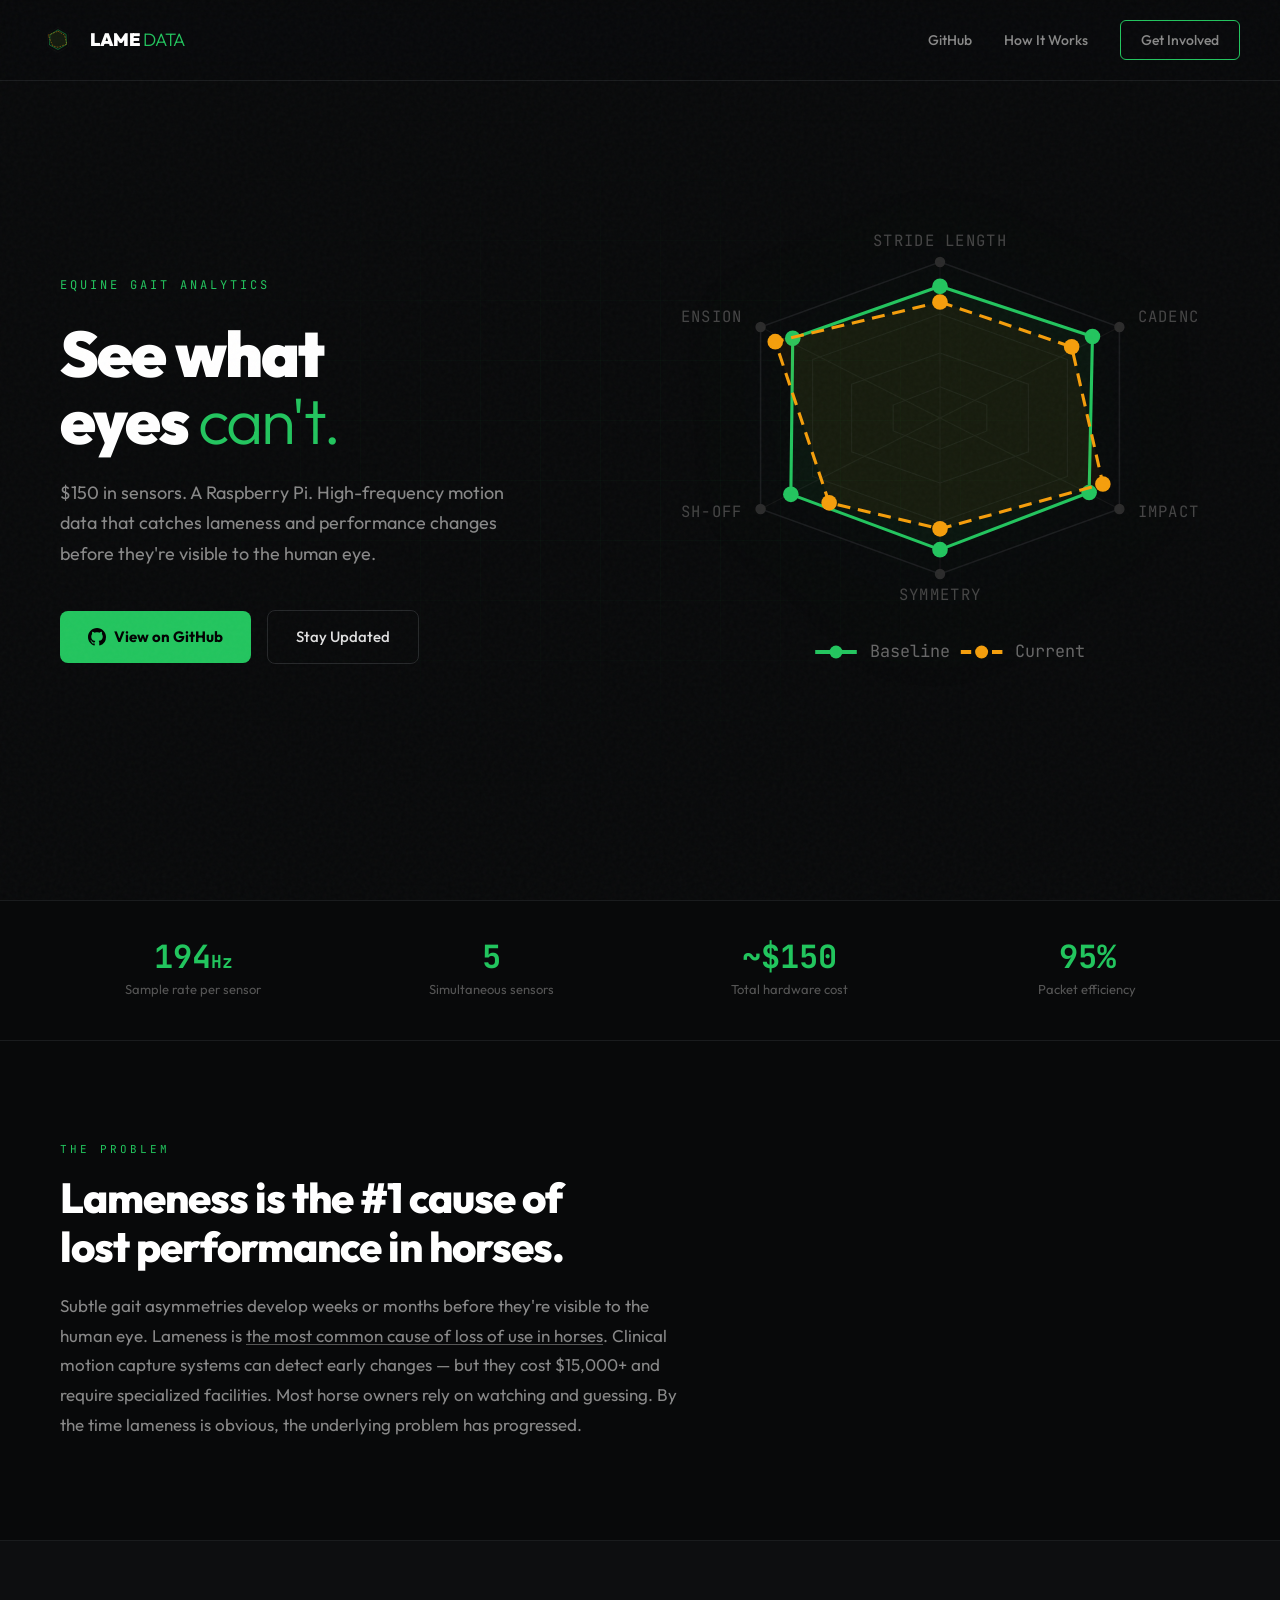
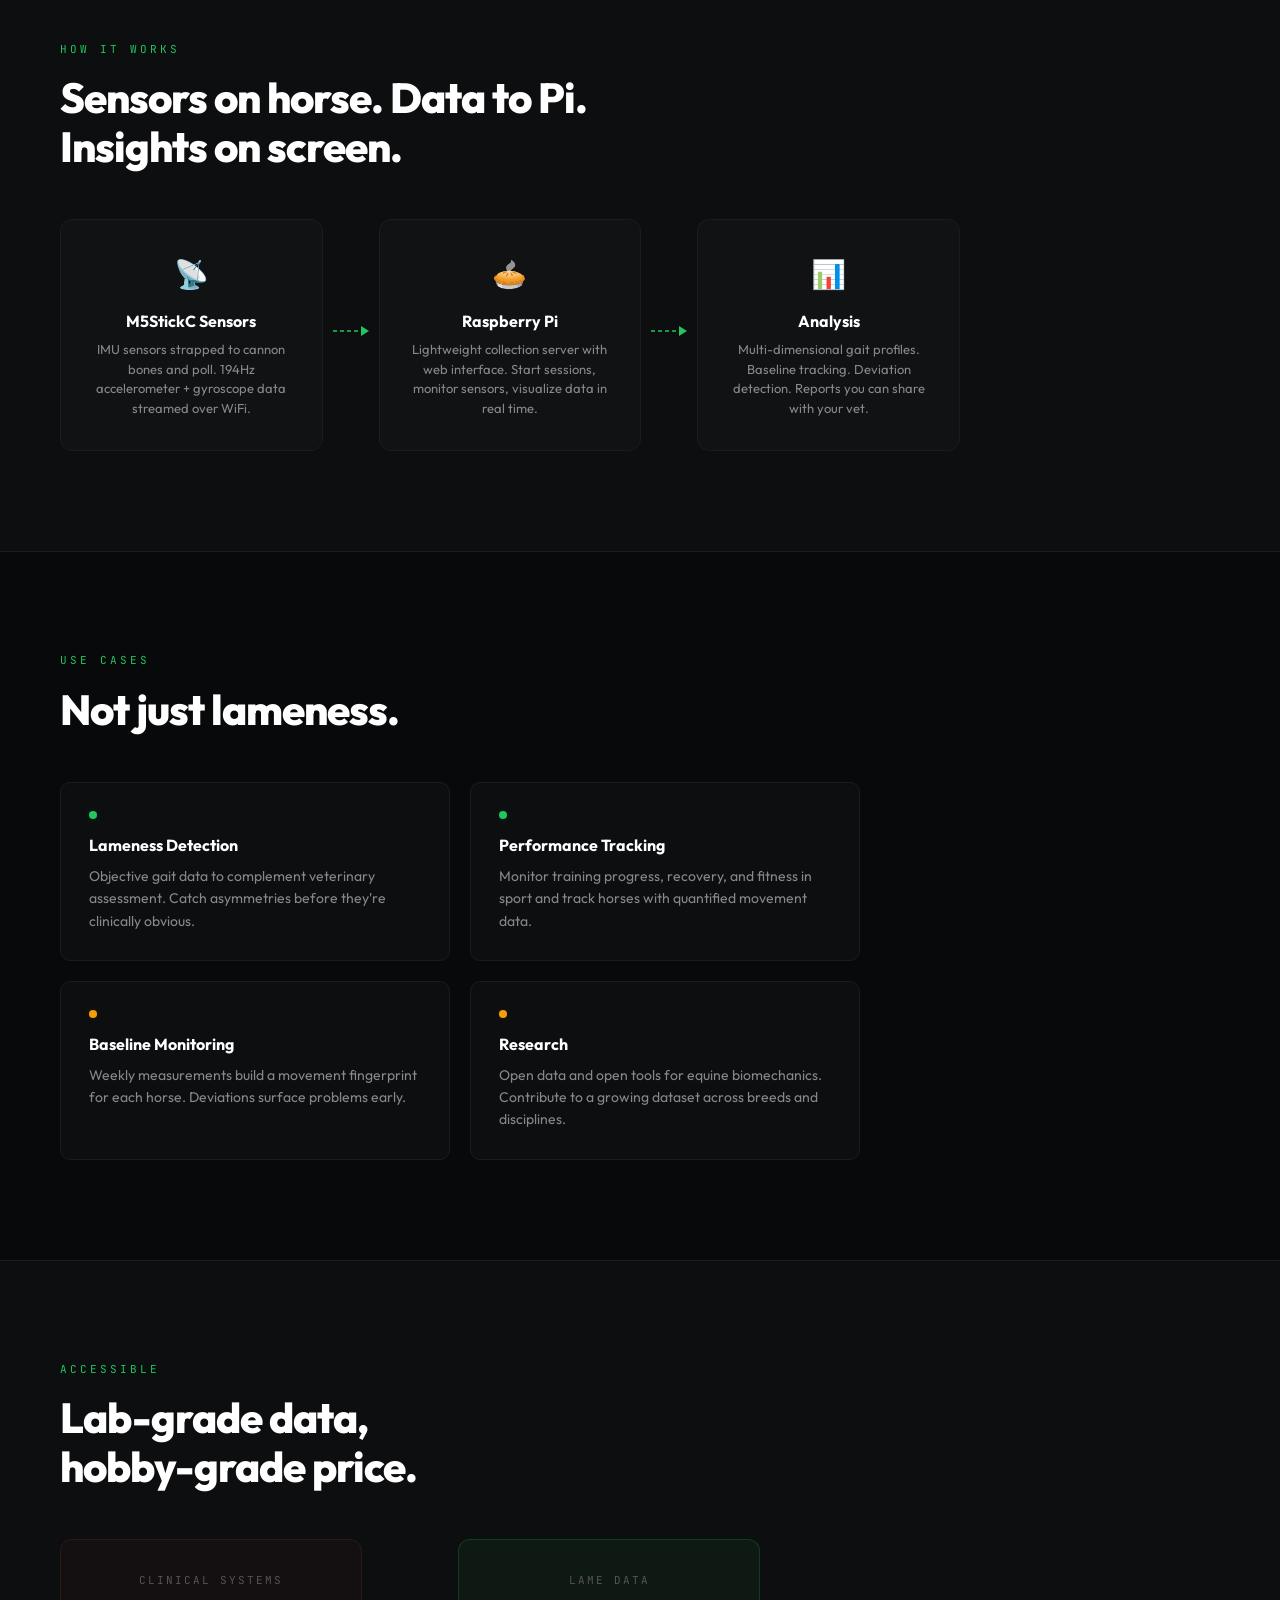
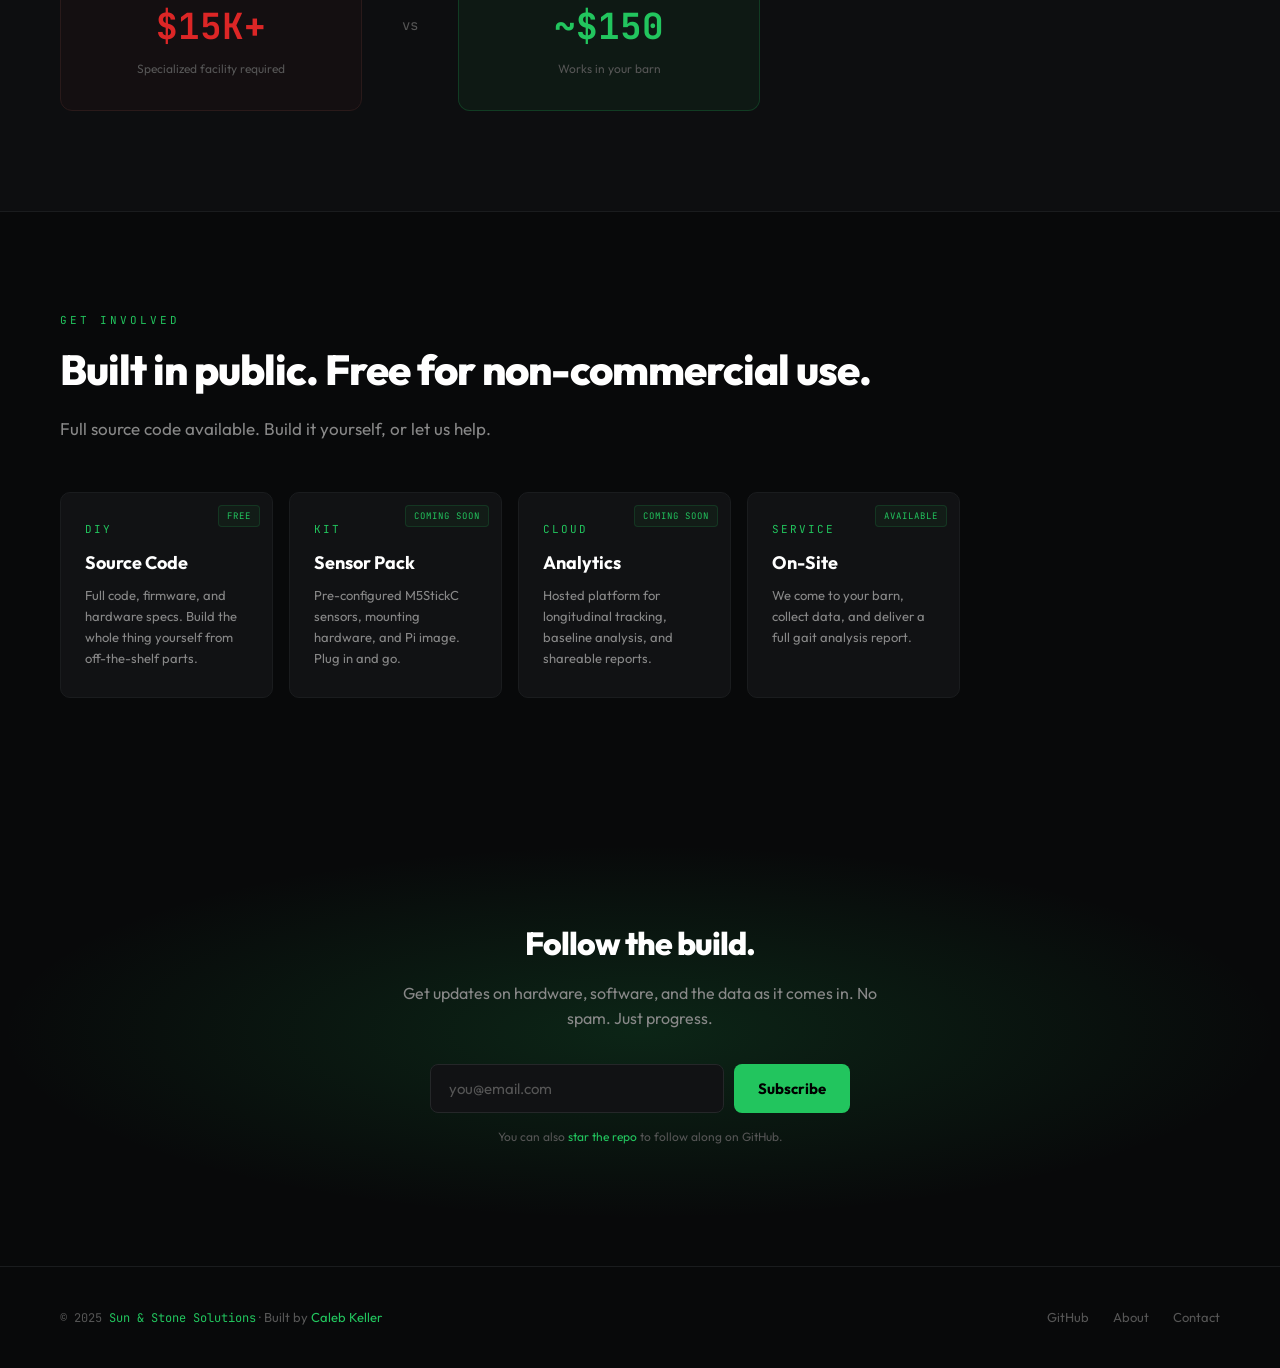
==== docs/index.html @ 101f7602 "Add landing page and custom domain" ====
<!DOCTYPE html>
<html lang="en">
<head>
<meta charset="UTF-8">
<meta name="viewport" content="width=device-width, initial-scale=1.0">
<title>Lame Data — Equine Gait Analytics</title>
<meta name="description" content="Low-cost IMU-based system for detecting lameness, tracking performance, and building baseline movement profiles for horses.">
<link rel="icon" type="image/svg+xml" href="assets/favicon.svg">
<link rel="icon" type="image/x-icon" href="assets/favicon.ico">
<link rel="preconnect" href="https://fonts.googleapis.com">
<link href="https://fonts.googleapis.com/css2?family=Outfit:wght@300;400;500;600;700;800;900&family=JetBrains+Mono:wght@400;500;700&display=swap" rel="stylesheet">
<style>
/* ============================================
   LAME DATA — Landing Page
   Aesthetic: Industrial data visualization
   Dark, precise, alive with subtle motion
   ============================================ */

:root {
  --green: #22c55e;
  --green-dim: #16a34a;
  --green-glow: rgba(34, 197, 94, 0.15);
  --green-faint: rgba(34, 197, 94, 0.06);
  --amber: #f59e0b;
  --amber-dim: rgba(245, 158, 11, 0.6);
  --amber-glow: rgba(245, 158, 11, 0.12);
  --red: #dc2626;
  --bg: #08090a;
  --bg-raised: #0d0e10;
  --bg-card: #111214;
  --border: #1a1c1e;
  --border-light: #252729;
  --text: #e0e0e0;
  --text-dim: #888;
  --text-faint: #555;
}

* { margin: 0; padding: 0; box-sizing: border-box; }

html { scroll-behavior: smooth; }

body {
  background: var(--bg);
  color: var(--text);
  font-family: 'Outfit', sans-serif;
  line-height: 1.6;
  overflow-x: hidden;
  -webkit-font-smoothing: antialiased;
}

/* Noise texture overlay */
body::before {
  content: '';
  position: fixed;
  top: 0; left: 0; right: 0; bottom: 0;
  background-image: url("data:image/svg+xml,%3Csvg viewBox='0 0 256 256' xmlns='http://www.w3.org/2000/svg'%3E%3Cfilter id='noise'%3E%3CfeTurbulence type='fractalNoise' baseFrequency='0.9' numOctaves='4' stitchTiles='stitch'/%3E%3C/filter%3E%3Crect width='100%25' height='100%25' filter='url(%23noise)' opacity='0.03'/%3E%3C/svg%3E");
  pointer-events: none;
  z-index: 9999;
}

a { color: var(--green); text-decoration: none; }
a:hover { text-decoration: underline; }

.mono { font-family: 'JetBrains Mono', monospace; }

/* ============ NAV ============ */
nav {
  position: fixed;
  top: 0; left: 0; right: 0;
  z-index: 100;
  padding: 20px 40px;
  display: flex;
  justify-content: space-between;
  align-items: center;
  background: rgba(8, 9, 10, 0.8);
  backdrop-filter: blur(12px);
  border-bottom: 1px solid var(--border);
}

.nav-logo {
  display: flex;
  align-items: center;
  gap: 14px;
}
.nav-logo svg { width: 36px; height: 36px; }
.nav-logo .wordmark {
  font-weight: 900;
  font-size: 18px;
  letter-spacing: -0.5px;
  color: #fff;
}
.nav-logo .wordmark span { font-weight: 300; color: var(--green); }

.nav-links {
  display: flex;
  gap: 32px;
  align-items: center;
}
.nav-links a {
  font-size: 14px;
  font-weight: 500;
  color: var(--text-dim);
  text-decoration: none;
  transition: color 0.2s;
}
.nav-links a:hover { color: #fff; text-decoration: none; }

.btn-nav {
  padding: 8px 20px;
  border: 1px solid var(--green);
  border-radius: 6px;
  font-size: 13px;
  font-weight: 600;
  color: var(--green);
  transition: all 0.2s;
  font-family: 'Outfit', sans-serif;
  cursor: pointer;
  background: transparent;
}
.btn-nav:hover {
  background: var(--green);
  color: #000;
  text-decoration: none;
}

/* ============ HERO ============ */
.hero {
  min-height: 100vh;
  display: grid;
  grid-template-columns: 1fr 1fr;
  align-items: center;
  padding: 120px 60px 80px;
  gap: 40px;
  position: relative;
}

/* Subtle grid background */
.hero::before {
  content: '';
  position: absolute;
  inset: 0;
  background-image:
    linear-gradient(rgba(34, 197, 94, 0.03) 1px, transparent 1px),
    linear-gradient(90deg, rgba(34, 197, 94, 0.03) 1px, transparent 1px);
  background-size: 60px 60px;
  mask-image: radial-gradient(ellipse 70% 60% at 50% 50%, black 20%, transparent 70%);
}

.hero-text {
  position: relative;
  z-index: 2;
  max-width: 560px;
}

.hero-tag {
  font-family: 'JetBrains Mono', monospace;
  font-size: 12px;
  letter-spacing: 3px;
  text-transform: uppercase;
  color: var(--green);
  margin-bottom: 24px;
  opacity: 0;
  animation: fadeUp 0.6s ease forwards 0.2s;
}

.hero-title {
  font-size: clamp(42px, 5vw, 64px);
  font-weight: 900;
  line-height: 1.05;
  letter-spacing: -2px;
  color: #fff;
  margin-bottom: 24px;
  opacity: 0;
  animation: fadeUp 0.6s ease forwards 0.4s;
}
.hero-title .accent { color: var(--green); font-weight: 300; }

.hero-sub {
  font-size: 18px;
  font-weight: 400;
  color: var(--text-dim);
  line-height: 1.7;
  margin-bottom: 40px;
  max-width: 480px;
  opacity: 0;
  animation: fadeUp 0.6s ease forwards 0.6s;
}

.hero-actions {
  display: flex;
  gap: 16px;
  align-items: center;
  opacity: 0;
  animation: fadeUp 0.6s ease forwards 0.8s;
}

.btn-primary {
  display: inline-flex;
  align-items: center;
  gap: 8px;
  padding: 14px 28px;
  background: var(--green);
  color: #000;
  font-family: 'Outfit', sans-serif;
  font-size: 15px;
  font-weight: 700;
  border: none;
  border-radius: 8px;
  cursor: pointer;
  transition: all 0.2s;
  text-decoration: none;
}
.btn-primary:hover { background: #2dd870; transform: translateY(-1px); text-decoration: none; }

.btn-secondary {
  display: inline-flex;
  align-items: center;
  gap: 8px;
  padding: 14px 28px;
  background: transparent;
  color: var(--text);
  font-family: 'Outfit', sans-serif;
  font-size: 15px;
  font-weight: 500;
  border: 1px solid var(--border-light);
  border-radius: 8px;
  cursor: pointer;
  transition: all 0.2s;
  text-decoration: none;
}
.btn-secondary:hover { border-color: var(--text-dim); text-decoration: none; }

/* Hero radar chart */
.hero-radar {
  position: relative;
  z-index: 2;
  display: flex;
  align-items: center;
  justify-content: center;
  opacity: 0;
  animation: fadeIn 1s ease forwards 0.5s;
}

.hero-radar svg {
  width: 100%;
  max-width: 520px;
  filter: drop-shadow(0 0 60px rgba(34, 197, 94, 0.08));
}

.radar-grid { fill: none; stroke: #1a1c1e; stroke-width: 0.5; }
.radar-grid-mid { fill: none; stroke: #151618; stroke-width: 0.4; }
.radar-ax { stroke: #141516; stroke-width: 0.4; }
.radar-ax-dot { fill: #2a2a2a; }
.radar-label { font-family: 'JetBrains Mono', monospace; font-size: 6px; fill: #444; text-transform: uppercase; letter-spacing: 0.5px; }

.series-healthy {
  fill: rgba(34, 197, 94, 0.06);
  stroke: var(--green);
  stroke-width: 1.2;
  stroke-linejoin: round;
}
.series-deviation {
  fill: rgba(245, 158, 11, 0.05);
  stroke: var(--amber);
  stroke-width: 1.2;
  stroke-linejoin: round;
  stroke-dasharray: 5 3;
}
.dot-healthy { fill: var(--green); }
.dot-deviation { fill: var(--amber); }

/* ============ STATS BAR ============ */
.stats-bar {
  border-top: 1px solid var(--border);
  border-bottom: 1px solid var(--border);
  padding: 40px 60px;
  display: grid;
  grid-template-columns: repeat(4, 1fr);
  gap: 32px;
}

.stat {
  text-align: center;
}
.stat-value {
  font-family: 'JetBrains Mono', monospace;
  font-size: 32px;
  font-weight: 700;
  color: var(--green);
  line-height: 1;
}
.stat-label {
  font-size: 13px;
  color: var(--text-faint);
  margin-top: 6px;
}

/* ============ PROBLEM / SOLUTION ============ */
.section {
  padding: 100px 60px;
}

.section-tag {
  font-family: 'JetBrains Mono', monospace;
  font-size: 11px;
  letter-spacing: 3px;
  text-transform: uppercase;
  color: var(--green);
  margin-bottom: 16px;
}

.section-title {
  font-size: clamp(28px, 3.5vw, 42px);
  font-weight: 800;
  letter-spacing: -1px;
  color: #fff;
  margin-bottom: 20px;
  line-height: 1.15;
}

.section-body {
  font-size: 17px;
  color: var(--text-dim);
  max-width: 640px;
  line-height: 1.75;
}

.section-body a {
  color: var(--text-dim);
  text-decoration: underline;
  text-decoration-color: var(--text-faint);
  text-underline-offset: 2px;
}
.section-body a:hover {
  color: var(--text);
}

/* How it works — the data flow */
.flow-section {
  padding: 100px 60px;
  background: var(--bg-raised);
  border-top: 1px solid var(--border);
  border-bottom: 1px solid var(--border);
}

.flow-grid {
  display: grid;
  grid-template-columns: 1fr auto 1fr auto 1fr;
  gap: 0;
  align-items: center;
  margin-top: 48px;
  max-width: 900px;
}

.flow-card {
  background: var(--bg-card);
  border: 1px solid var(--border);
  border-radius: 12px;
  padding: 32px 28px;
  text-align: center;
}
.flow-card-icon {
  font-size: 28px;
  margin-bottom: 12px;
}
.flow-card-title {
  font-weight: 700;
  font-size: 16px;
  color: #fff;
  margin-bottom: 6px;
}
.flow-card-desc {
  font-size: 13px;
  color: var(--text-dim);
  line-height: 1.5;
}

.flow-arrow {
  text-align: center;
  padding: 0 8px;
}
.flow-arrow svg { width: 40px; height: 20px; }
.flow-arrow-line { stroke: var(--green); stroke-width: 1.5; fill: none; stroke-dasharray: 4 3; }
.flow-arrow-head { fill: var(--green); }

/* ============ USE CASES ============ */
.cases-grid {
  display: grid;
  grid-template-columns: 1fr 1fr;
  gap: 20px;
  margin-top: 48px;
  max-width: 800px;
}

.case-card {
  border: 1px solid var(--border);
  border-radius: 10px;
  padding: 28px;
  background: var(--bg-raised);
  transition: border-color 0.3s;
}
.case-card:hover { border-color: var(--border-light); }

.case-indicator {
  width: 8px;
  height: 8px;
  border-radius: 50%;
  margin-bottom: 14px;
}
.case-indicator.green { background: var(--green); box-shadow: 0 0 8px var(--green-glow); }
.case-indicator.amber { background: var(--amber); box-shadow: 0 0 8px var(--amber-glow); }

.case-title {
  font-weight: 700;
  font-size: 16px;
  color: #fff;
  margin-bottom: 6px;
}
.case-desc {
  font-size: 14px;
  color: var(--text-dim);
  line-height: 1.6;
}

/* ============ COST COMPARISON ============ */
.cost-section {
  padding: 100px 60px;
  background: var(--bg-raised);
  border-top: 1px solid var(--border);
  border-bottom: 1px solid var(--border);
}

.cost-compare {
  display: grid;
  grid-template-columns: 1fr auto 1fr;
  gap: 40px;
  align-items: center;
  margin-top: 48px;
  max-width: 700px;
}

.cost-box {
  padding: 32px;
  border-radius: 12px;
  text-align: center;
}
.cost-box.theirs {
  border: 1px solid #2a1a1a;
  background: rgba(220, 38, 38, 0.03);
}
.cost-box.ours {
  border: 1px solid rgba(34, 197, 94, 0.2);
  background: var(--green-faint);
}
.cost-box-label {
  font-family: 'JetBrains Mono', monospace;
  font-size: 11px;
  letter-spacing: 2px;
  text-transform: uppercase;
  color: var(--text-faint);
  margin-bottom: 8px;
}
.cost-box-price {
  font-family: 'JetBrains Mono', monospace;
  font-size: 36px;
  font-weight: 700;
}
.cost-box.theirs .cost-box-price { color: var(--red); }
.cost-box.ours .cost-box-price { color: var(--green); }
.cost-box-note {
  font-size: 12px;
  color: var(--text-faint);
  margin-top: 4px;
}
.cost-vs {
  font-family: 'JetBrains Mono', monospace;
  font-size: 14px;
  color: var(--text-faint);
  text-align: center;
}

/* ============ TIERS ============ */
.tiers-grid {
  display: grid;
  grid-template-columns: repeat(4, 1fr);
  gap: 16px;
  margin-top: 48px;
  max-width: 900px;
}

.tier {
  border: 1px solid var(--border);
  border-radius: 10px;
  padding: 28px 24px;
  background: var(--bg-card);
  transition: border-color 0.3s;
  position: relative;
}
.tier:hover { border-color: var(--border-light); }

.tier-name {
  font-family: 'JetBrains Mono', monospace;
  font-size: 11px;
  letter-spacing: 2px;
  text-transform: uppercase;
  color: var(--green);
  margin-bottom: 10px;
}
.tier-title {
  font-weight: 700;
  font-size: 18px;
  color: #fff;
  margin-bottom: 8px;
}
.tier-desc {
  font-size: 13px;
  color: var(--text-dim);
  line-height: 1.6;
}
.tier-badge {
  position: absolute;
  top: 12px;
  right: 12px;
  font-family: 'JetBrains Mono', monospace;
  font-size: 9px;
  letter-spacing: 1px;
  text-transform: uppercase;
  padding: 3px 8px;
  border-radius: 4px;
  background: var(--green-faint);
  color: var(--green);
  border: 1px solid rgba(34, 197, 94, 0.15);
}

/* ============ SIGNUP ============ */
.signup-section {
  padding: 120px 60px;
  text-align: center;
  position: relative;
}

.signup-section::before {
  content: '';
  position: absolute;
  inset: 0;
  background: radial-gradient(ellipse 50% 40% at 50% 50%, var(--green-glow), transparent);
  pointer-events: none;
}

.signup-content {
  position: relative;
  z-index: 2;
  max-width: 500px;
  margin: 0 auto;
}

.signup-title {
  font-size: 32px;
  font-weight: 800;
  color: #fff;
  letter-spacing: -1px;
  margin-bottom: 12px;
}

.signup-sub {
  font-size: 16px;
  color: var(--text-dim);
  margin-bottom: 32px;
}

.signup-form {
  display: flex;
  gap: 10px;
  max-width: 420px;
  margin: 0 auto;
}

.signup-input {
  flex: 1;
  padding: 14px 18px;
  background: var(--bg-card);
  border: 1px solid var(--border-light);
  border-radius: 8px;
  color: #fff;
  font-family: 'Outfit', sans-serif;
  font-size: 15px;
  outline: none;
  transition: border-color 0.2s;
}
.signup-input::placeholder { color: var(--text-faint); }
.signup-input:focus { border-color: var(--green); }

.signup-btn {
  padding: 14px 24px;
  background: var(--green);
  color: #000;
  font-family: 'Outfit', sans-serif;
  font-size: 15px;
  font-weight: 700;
  border: none;
  border-radius: 8px;
  cursor: pointer;
  transition: background 0.2s;
  white-space: nowrap;
}
.signup-btn:hover { background: #2dd870; }

.signup-note {
  font-size: 12px;
  color: var(--text-faint);
  margin-top: 14px;
}

/* ============ FOOTER ============ */
footer {
  border-top: 1px solid var(--border);
  padding: 40px 60px;
  display: flex;
  justify-content: space-between;
  align-items: center;
}

.footer-left {
  font-size: 13px;
  color: var(--text-faint);
}

.footer-links {
  display: flex;
  gap: 24px;
}
.footer-links a {
  font-size: 13px;
  color: var(--text-faint);
  transition: color 0.2s;
}
.footer-links a:hover { color: var(--text); text-decoration: none; }

/* ============ ANIMATIONS ============ */
@keyframes fadeUp {
  from { opacity: 0; transform: translateY(20px); }
  to { opacity: 1; transform: translateY(0); }
}
@keyframes fadeIn {
  from { opacity: 0; }
  to { opacity: 1; }
}

/* Scroll reveal */
.reveal {
  opacity: 0;
  transform: translateY(24px);
  transition: opacity 0.6s ease, transform 0.6s ease;
}
.reveal.visible {
  opacity: 1;
  transform: translateY(0);
}

/* ============ RESPONSIVE ============ */
@media (max-width: 900px) {
  .hero {
    grid-template-columns: 1fr;
    padding: 120px 28px 60px;
    min-height: auto;
  }
  .hero-radar { max-width: 360px; margin: 0 auto; }
  .hero-text { max-width: 100%; }
  nav { padding: 16px 24px; }
  .nav-links { gap: 16px; }
  .nav-links a:not(.btn-nav) { display: none; }
  .stats-bar { grid-template-columns: repeat(2, 1fr); padding: 32px 28px; }
  .section, .flow-section, .cost-section, .signup-section { padding: 60px 28px; }
  footer { padding: 32px 28px; flex-direction: column; gap: 16px; }
  .flow-grid { grid-template-columns: 1fr; gap: 16px; }
  .flow-arrow { transform: rotate(90deg); }
  .cases-grid { grid-template-columns: 1fr; }
  .cost-compare { grid-template-columns: 1fr; }
  .cost-vs { padding: 8px 0; }
  .tiers-grid { grid-template-columns: 1fr 1fr; }
  .signup-form { flex-direction: column; }
  .hero-actions { flex-direction: column; align-items: flex-start; }
}

@media (max-width: 500px) {
  .tiers-grid { grid-template-columns: 1fr; }
}
</style>
</head>
<body>

<!-- NAV -->
<nav>
  <div class="nav-logo">
    <svg viewBox="0 0 100 100">
      <polygon class="radar-grid" points="50,15 79.5,32.5 79.5,67.5 50,85 20.5,67.5 20.5,32.5" style="stroke:#1a1c1e;stroke-width:0.8;fill:none;" />
      <polygon class="series-healthy" points="50,20 74,35 72,64 50,78 28,62 26,34">
        <animate attributeName="points" dur="6s" repeatCount="indefinite" values="50,20 74,35 72,64 50,78 28,62 26,34;50,22 72,34 74,62 50,76 26,64 28,36;50,20 74,35 72,64 50,78 28,62 26,34" />
      </polygon>
      <polygon class="series-deviation" points="50,24 70,38 76,60 50,72 34,68 24,38">
        <animate attributeName="points" dur="6s" repeatCount="indefinite" values="50,24 70,38 76,60 50,72 34,68 24,38;50,26 68,36 74,62 50,70 36,66 22,36;50,24 70,38 76,60 50,72 34,68 24,38" />
      </polygon>
    </svg>
    <div class="wordmark">LAME <span>DATA</span></div>
  </div>
  <div class="nav-links">
    <a href="https://github.com/wrathagom/lame-data">GitHub</a>
    <a href="#how-it-works">How It Works</a>
    <a href="#get-involved" class="btn-nav">Get Involved</a>
  </div>
</nav>

<!-- HERO -->
<section class="hero">
  <div class="hero-text">
    <div class="hero-tag">Equine gait analytics</div>
    <h1 class="hero-title">See what<br>eyes <span class="accent">can't.</span></h1>
    <p class="hero-sub">$150 in sensors. A Raspberry Pi. High-frequency motion data that catches lameness and performance changes before they're visible to the human eye.</p>
    <div class="hero-actions">
      <a href="https://github.com/wrathagom/lame-data" class="btn-primary">
        <svg width="18" height="18" viewBox="0 0 24 24" fill="currentColor"><path d="M12 0C5.37 0 0 5.37 0 12c0 5.31 3.435 9.795 8.205 11.385.6.105.825-.255.825-.57 0-.285-.015-1.23-.015-2.235-3.015.555-3.795-.735-4.035-1.41-.135-.345-.72-1.41-1.23-1.695-.42-.225-1.02-.78-.015-.795.945-.015 1.62.87 1.845 1.23 1.08 1.815 2.805 1.305 3.495.99.105-.78.42-1.305.765-1.605-2.67-.3-5.46-1.335-5.46-5.925 0-1.305.465-2.385 1.23-3.225-.12-.3-.54-1.53.12-3.18 0 0 1.005-.315 3.3 1.23.96-.27 1.98-.405 3-.405s2.04.135 3 .405c2.295-1.56 3.3-1.23 3.3-1.23.66 1.65.24 2.88.12 3.18.765.84 1.23 1.905 1.23 3.225 0 4.605-2.805 5.625-5.475 5.925.435.375.81 1.095.81 2.22 0 1.605-.015 2.895-.015 3.3 0 .315.225.69.825.57A12.02 12.02 0 0024 12c0-6.63-5.37-12-12-12z"/></svg>
        View on GitHub
      </a>
      <a href="#get-involved" class="btn-secondary">Stay Updated</a>
    </div>
  </div>

  <div class="hero-radar">
    <svg viewBox="0 0 200 200">
      <!-- Outer grid hexagons -->
      <polygon class="radar-grid" points="100,20 169,45 169,115 100,140 31,115 31,45" style="stroke:#1a1c1e;stroke-width:0.6;fill:none;" />
      <polygon class="radar-grid-mid" points="100,40 149,57.5 149,102.5 100,120 51,102.5 51,57.5" />
      <polygon class="radar-grid-mid" points="100,55 134,67 134,93 100,105 66,93 66,67" />
      <polygon class="radar-grid-mid" points="100,68 118,75 118,85 100,92 82,85 82,75" />

      <!-- Axes -->
      <line class="radar-ax" x1="100" y1="80" x2="100" y2="20" />
      <line class="radar-ax" x1="100" y1="80" x2="169" y2="45" />
      <line class="radar-ax" x1="100" y1="80" x2="169" y2="115" />
      <line class="radar-ax" x1="100" y1="80" x2="100" y2="140" />
      <line class="radar-ax" x1="100" y1="80" x2="31" y2="115" />
      <line class="radar-ax" x1="100" y1="80" x2="31" y2="45" />

      <!-- Axis labels -->
      <text class="radar-label" x="100" y="14" text-anchor="middle">Stride Length</text>
      <text class="radar-label" x="176" y="43" text-anchor="start">Cadence</text>
      <text class="radar-label" x="176" y="118" text-anchor="start">Impact</text>
      <text class="radar-label" x="100" y="150" text-anchor="middle">Symmetry</text>
      <text class="radar-label" x="24" y="118" text-anchor="end">Push-off</text>
      <text class="radar-label" x="24" y="43" text-anchor="end">Suspension</text>

      <!-- Axis endpoint dots -->
      <circle class="radar-ax-dot" cx="100" cy="20" r="2" />
      <circle class="radar-ax-dot" cx="169" cy="45" r="2" />
      <circle class="radar-ax-dot" cx="169" cy="115" r="2" />
      <circle class="radar-ax-dot" cx="100" cy="140" r="2" />
      <circle class="radar-ax-dot" cx="31" cy="115" r="2" />
      <circle class="radar-ax-dot" cx="31" cy="45" r="2" />

      <!-- Series A: Baseline (green, solid, mostly symmetrical) -->
      <polygon class="series-healthy" points="100,28 160,50 156,110 100,132 44,108 42,48">
        <animate attributeName="points" dur="7s" repeatCount="indefinite" values="
          100,28 160,50 156,110 100,132 44,108 42,48;
          100,30 158,48 158,108 100,130 42,110 44,50;
          100,28 160,50 156,110 100,132 44,108 42,48
        " />
      </polygon>
      <circle class="dot-healthy" cx="100" cy="28" r="3"><animate attributeName="cy" dur="7s" repeatCount="indefinite" values="28;30;28" /></circle>
      <circle class="dot-healthy" cx="160" cy="50" r="3"><animate attributeName="cx" dur="7s" repeatCount="indefinite" values="160;158;160" /><animate attributeName="cy" dur="7s" repeatCount="indefinite" values="50;48;50" /></circle>
      <circle class="dot-healthy" cx="156" cy="110" r="3"><animate attributeName="cx" dur="7s" repeatCount="indefinite" values="156;158;156" /><animate attributeName="cy" dur="7s" repeatCount="indefinite" values="110;108;110" /></circle>
      <circle class="dot-healthy" cx="100" cy="132" r="3"><animate attributeName="cy" dur="7s" repeatCount="indefinite" values="132;130;132" /></circle>
      <circle class="dot-healthy" cx="44" cy="108" r="3"><animate attributeName="cx" dur="7s" repeatCount="indefinite" values="44;42;44" /><animate attributeName="cy" dur="7s" repeatCount="indefinite" values="108;110;108" /></circle>
      <circle class="dot-healthy" cx="42" cy="48" r="3"><animate attributeName="cx" dur="7s" repeatCount="indefinite" values="42;44;42" /><animate attributeName="cy" dur="7s" repeatCount="indefinite" values="48;50;48" /></circle>

      <!-- Series B: Current (amber, dashed, asymmetric — shows deviation) -->
      <polygon class="series-deviation" points="100,34 152,54 164,104 100,124 56,114 38,52">
        <animate attributeName="points" dur="7s" repeatCount="indefinite" values="
          100,34 152,54 164,104 100,124 56,114 38,52;
          100,36 150,52 162,106 100,122 58,112 36,50;
          100,34 152,54 164,104 100,124 56,114 38,52
        " />
      </polygon>
      <circle class="dot-deviation" cx="100" cy="34" r="3"><animate attributeName="cy" dur="7s" repeatCount="indefinite" values="34;36;34" /></circle>
      <circle class="dot-deviation" cx="152" cy="54" r="3"><animate attributeName="cx" dur="7s" repeatCount="indefinite" values="152;150;152" /><animate attributeName="cy" dur="7s" repeatCount="indefinite" values="54;52;54" /></circle>
      <circle class="dot-deviation" cx="164" cy="104" r="3"><animate attributeName="cx" dur="7s" repeatCount="indefinite" values="164;162;164" /><animate attributeName="cy" dur="7s" repeatCount="indefinite" values="104;106;104" /></circle>
      <circle class="dot-deviation" cx="100" cy="124" r="3"><animate attributeName="cy" dur="7s" repeatCount="indefinite" values="124;122;124" /></circle>
      <circle class="dot-deviation" cx="56" cy="114" r="3"><animate attributeName="cx" dur="7s" repeatCount="indefinite" values="56;58;56" /><animate attributeName="cy" dur="7s" repeatCount="indefinite" values="114;112;114" /></circle>
      <circle class="dot-deviation" cx="38" cy="52" r="3"><animate attributeName="cx" dur="7s" repeatCount="indefinite" values="38;36;38" /><animate attributeName="cy" dur="7s" repeatCount="indefinite" values="52;50;52" /></circle>

      <!-- Legend -->
      <line x1="52" y1="170" x2="68" y2="170" stroke="#22c55e" stroke-width="1.5" />
      <circle cx="60" cy="170" r="2.5" fill="#22c55e" />
      <text x="73" y="172" font-family="JetBrains Mono, monospace" font-size="6.5" fill="#666">Baseline</text>
      <line x1="108" y1="170" x2="124" y2="170" stroke="#f59e0b" stroke-width="1.5" stroke-dasharray="4 2" />
      <circle cx="116" cy="170" r="2.5" fill="#f59e0b" />
      <text x="129" y="172" font-family="JetBrains Mono, monospace" font-size="6.5" fill="#666">Current</text>
    </svg>
  </div>
</section>

<!-- STATS -->
<div class="stats-bar">
  <div class="stat">
    <div class="stat-value">194<span style="font-size:18px">Hz</span></div>
    <div class="stat-label">Sample rate per sensor</div>
  </div>
  <div class="stat">
    <div class="stat-value">5</div>
    <div class="stat-label">Simultaneous sensors</div>
  </div>
  <div class="stat">
    <div class="stat-value">~$150</div>
    <div class="stat-label">Total hardware cost</div>
  </div>
  <div class="stat">
    <div class="stat-value">95%</div>
    <div class="stat-label">Packet efficiency</div>
  </div>
</div>

<!-- PROBLEM -->
<section class="section reveal">
  <div class="section-tag">The Problem</div>
  <h2 class="section-title">Lameness is the #1 cause of<br>lost performance in horses.</h2>
  <div class="section-body">
    Subtle gait asymmetries develop weeks or months before they're visible to the human eye. Lameness is <a href="https://www.merckvetmanual.com/musculoskeletal-system/lameness-in-horses/overview-of-lameness-in-horses" target="_blank" rel="noopener">the most common cause of loss of use in horses</a>. Clinical motion capture systems can detect early changes — but they cost $15,000+ and require specialized facilities. Most horse owners rely on watching and guessing. By the time lameness is obvious, the underlying problem has progressed.
  </div>
</section>

<!-- HOW IT WORKS -->
<section class="flow-section reveal" id="how-it-works">
  <div class="section-tag">How It Works</div>
  <h2 class="section-title">Sensors on horse. Data to Pi.<br>Insights on screen.</h2>
  <div class="flow-grid">
    <div class="flow-card">
      <div class="flow-card-icon">📡</div>
      <div class="flow-card-title">M5StickC Sensors</div>
      <div class="flow-card-desc">IMU sensors strapped to cannon bones and poll. 194Hz accelerometer + gyroscope data streamed over WiFi.</div>
    </div>
    <div class="flow-arrow">
      <svg viewBox="0 0 40 20"><line class="flow-arrow-line" x1="2" y1="10" x2="32" y2="10" /><polygon class="flow-arrow-head" points="30,5 38,10 30,15" /></svg>
    </div>
    <div class="flow-card">
      <div class="flow-card-icon">🥧</div>
      <div class="flow-card-title">Raspberry Pi</div>
      <div class="flow-card-desc">Lightweight collection server with web interface. Start sessions, monitor sensors, visualize data in real time.</div>
    </div>
    <div class="flow-arrow">
      <svg viewBox="0 0 40 20"><line class="flow-arrow-line" x1="2" y1="10" x2="32" y2="10" /><polygon class="flow-arrow-head" points="30,5 38,10 30,15" /></svg>
    </div>
    <div class="flow-card">
      <div class="flow-card-icon">📊</div>
      <div class="flow-card-title">Analysis</div>
      <div class="flow-card-desc">Multi-dimensional gait profiles. Baseline tracking. Deviation detection. Reports you can share with your vet.</div>
    </div>
  </div>
</section>

<!-- USE CASES -->
<section class="section reveal">
  <div class="section-tag">Use Cases</div>
  <h2 class="section-title">Not just lameness.</h2>
  <div class="cases-grid">
    <div class="case-card">
      <div class="case-indicator green"></div>
      <div class="case-title">Lameness Detection</div>
      <div class="case-desc">Objective gait data to complement veterinary assessment. Catch asymmetries before they're clinically obvious.</div>
    </div>
    <div class="case-card">
      <div class="case-indicator green"></div>
      <div class="case-title">Performance Tracking</div>
      <div class="case-desc">Monitor training progress, recovery, and fitness in sport and track horses with quantified movement data.</div>
    </div>
    <div class="case-card">
      <div class="case-indicator amber"></div>
      <div class="case-title">Baseline Monitoring</div>
      <div class="case-desc">Weekly measurements build a movement fingerprint for each horse. Deviations surface problems early.</div>
    </div>
    <div class="case-card">
      <div class="case-indicator amber"></div>
      <div class="case-title">Research</div>
      <div class="case-desc">Open data and open tools for equine biomechanics. Contribute to a growing dataset across breeds and disciplines.</div>
    </div>
  </div>
</section>

<!-- COST -->
<section class="cost-section reveal">
  <div class="section-tag">Accessible</div>
  <h2 class="section-title">Lab-grade data,<br>hobby-grade price.</h2>
  <div class="cost-compare">
    <div class="cost-box theirs">
      <div class="cost-box-label">Clinical Systems</div>
      <div class="cost-box-price">$15K+</div>
      <div class="cost-box-note">Specialized facility required</div>
    </div>
    <div class="cost-vs">vs</div>
    <div class="cost-box ours">
      <div class="cost-box-label">Lame Data</div>
      <div class="cost-box-price">~$150</div>
      <div class="cost-box-note">Works in your barn</div>
    </div>
  </div>
</section>

<!-- TIERS -->
<section class="section reveal">
  <div class="section-tag">Get Involved</div>
  <h2 class="section-title">Built in public. Free for non-commercial use.</h2>
  <div class="section-body" style="margin-bottom: 8px;">Full source code available. Build it yourself, or let us help.</div>
  <div class="tiers-grid">
    <div class="tier">
      <div class="tier-name">DIY</div>
      <div class="tier-title">Source Code</div>
      <div class="tier-desc">Full code, firmware, and hardware specs. Build the whole thing yourself from off-the-shelf parts.</div>
      <div class="tier-badge">Free</div>
    </div>
    <div class="tier">
      <div class="tier-name">Kit</div>
      <div class="tier-title">Sensor Pack</div>
      <div class="tier-desc">Pre-configured M5StickC sensors, mounting hardware, and Pi image. Plug in and go.</div>
      <div class="tier-badge">Coming Soon</div>
    </div>
    <div class="tier">
      <div class="tier-name">Cloud</div>
      <div class="tier-title">Analytics</div>
      <div class="tier-desc">Hosted platform for longitudinal tracking, baseline analysis, and shareable reports.</div>
      <div class="tier-badge">Coming Soon</div>
    </div>
    <div class="tier">
      <div class="tier-name">Service</div>
      <div class="tier-title">On-Site</div>
      <div class="tier-desc">We come to your barn, collect data, and deliver a full gait analysis report.</div>
      <div class="tier-badge">Available</div>
    </div>
  </div>
</section>

<!-- SIGNUP -->
<section class="signup-section" id="get-involved">
  <div class="signup-content reveal">
    <h2 class="signup-title">Follow the build.</h2>
    <p class="signup-sub">Get updates on hardware, software, and the data as it comes in. No spam. Just progress.</p>
    <form class="signup-form" action="#" method="POST">
      <input type="email" class="signup-input" placeholder="you@email.com" required>
      <button type="submit" class="signup-btn">Subscribe</button>
    </form>
    <div class="signup-note">You can also <a href="https://github.com/wrathagom/lame-data">star the repo</a> to follow along on GitHub.</div>
  </div>
</section>

<!-- FOOTER -->
<footer>
  <div class="footer-left">
    <span class="mono" style="font-size:12px;">© 2025 <a href="https://sunandstonesolutions.com">Sun & Stone Solutions</a></span> · Built by <a href="https://calebmkeller.com">Caleb Keller</a>
  </div>
  <div class="footer-links">
    <a href="https://github.com/wrathagom/lame-data">GitHub</a>
    <a href="https://calebmkeller.com">About</a>
    <a href="mailto:caleb@calebmkeller.com">Contact</a>
  </div>
</footer>

<!-- Scroll reveal script -->
<script>
const reveals = document.querySelectorAll('.reveal');
const observer = new IntersectionObserver((entries) => {
  entries.forEach(entry => {
    if (entry.isIntersecting) {
      entry.target.classList.add('visible');
    }
  });
}, { threshold: 0.15 });
reveals.forEach(el => observer.observe(el));
</script>

</body>
</html>
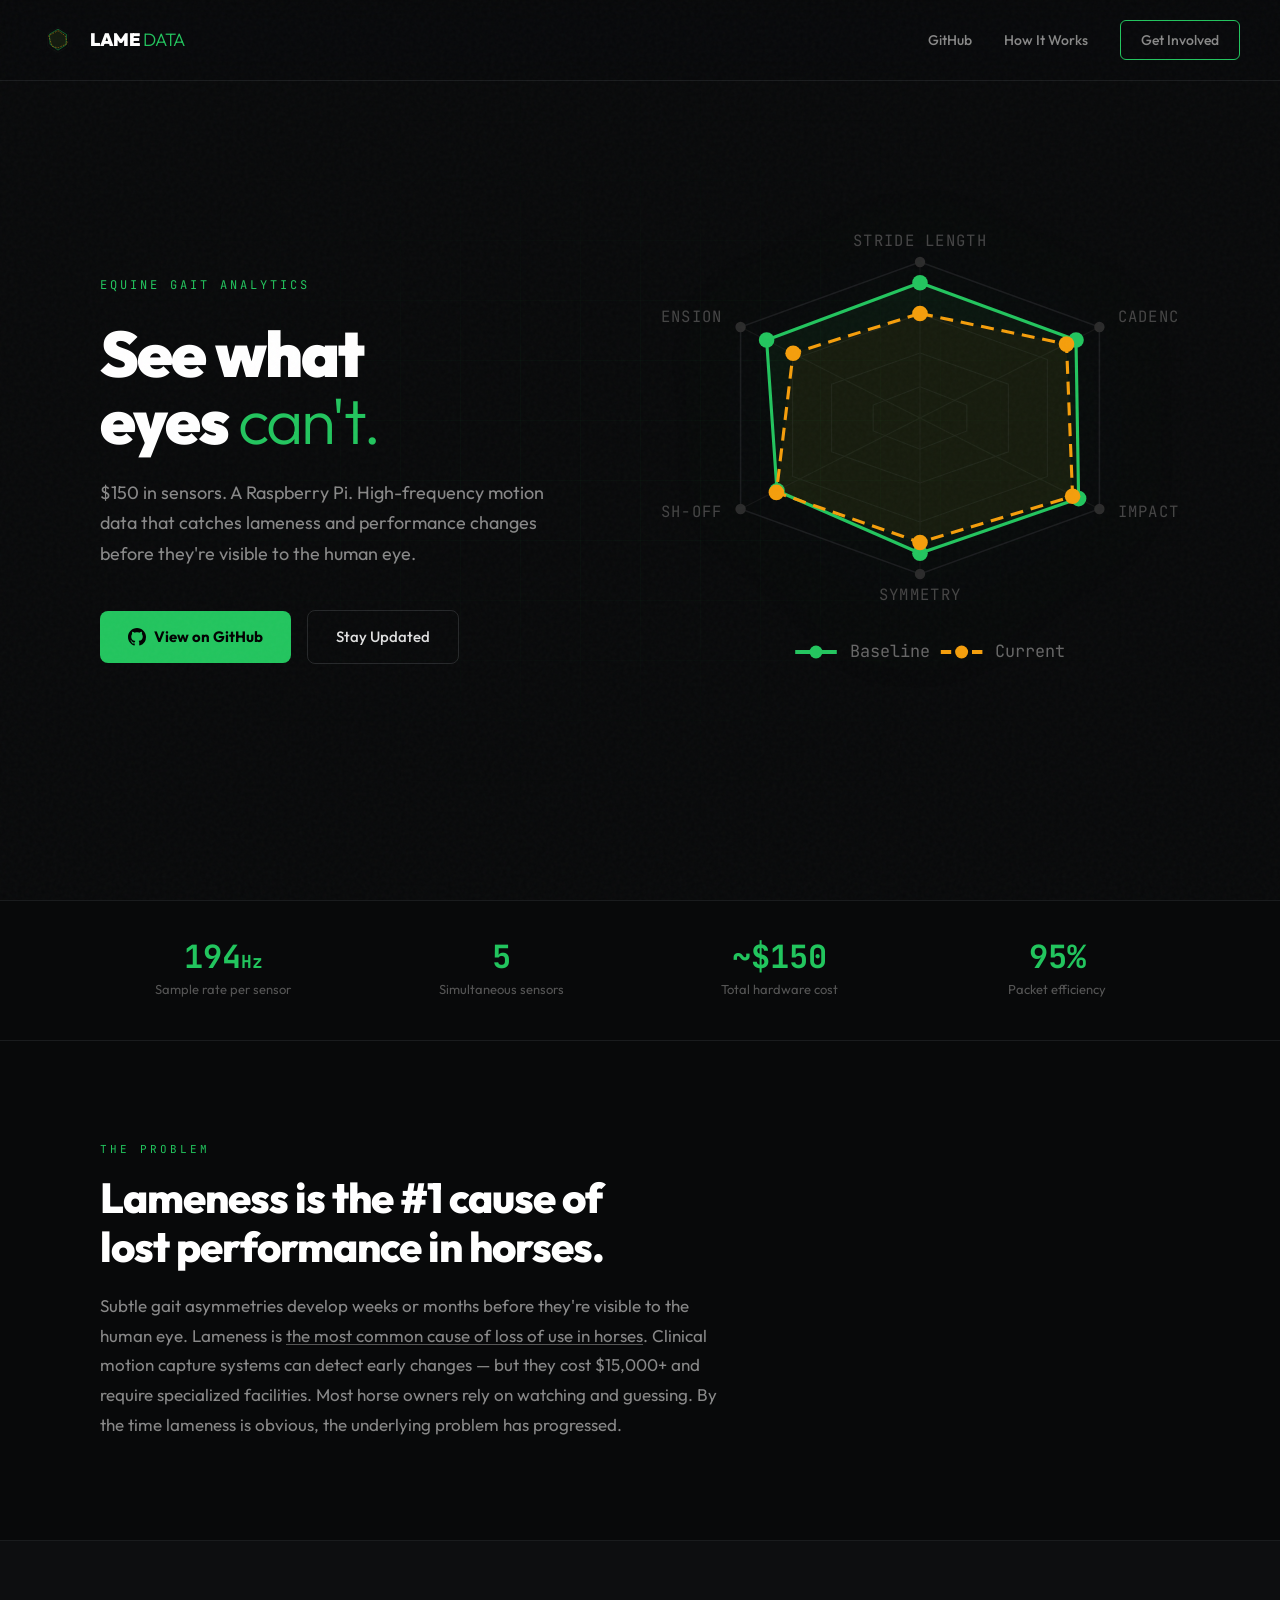
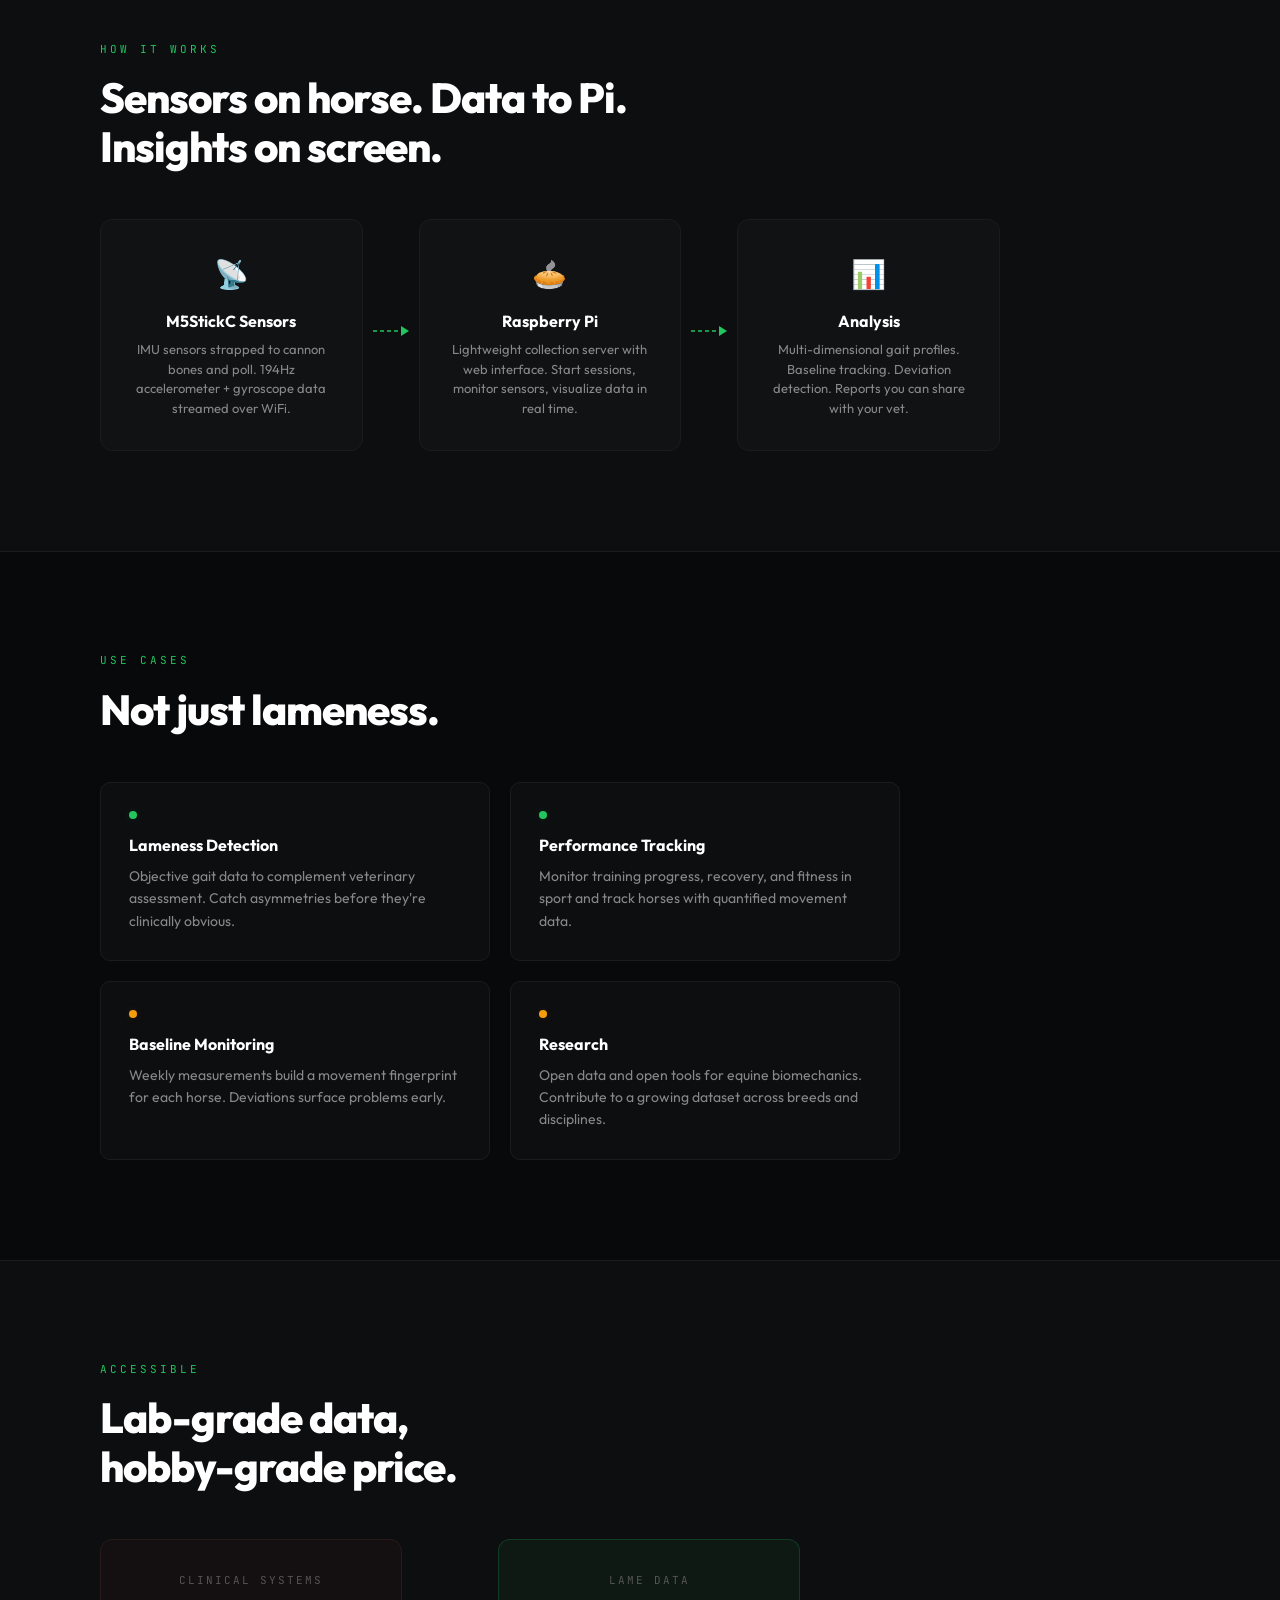
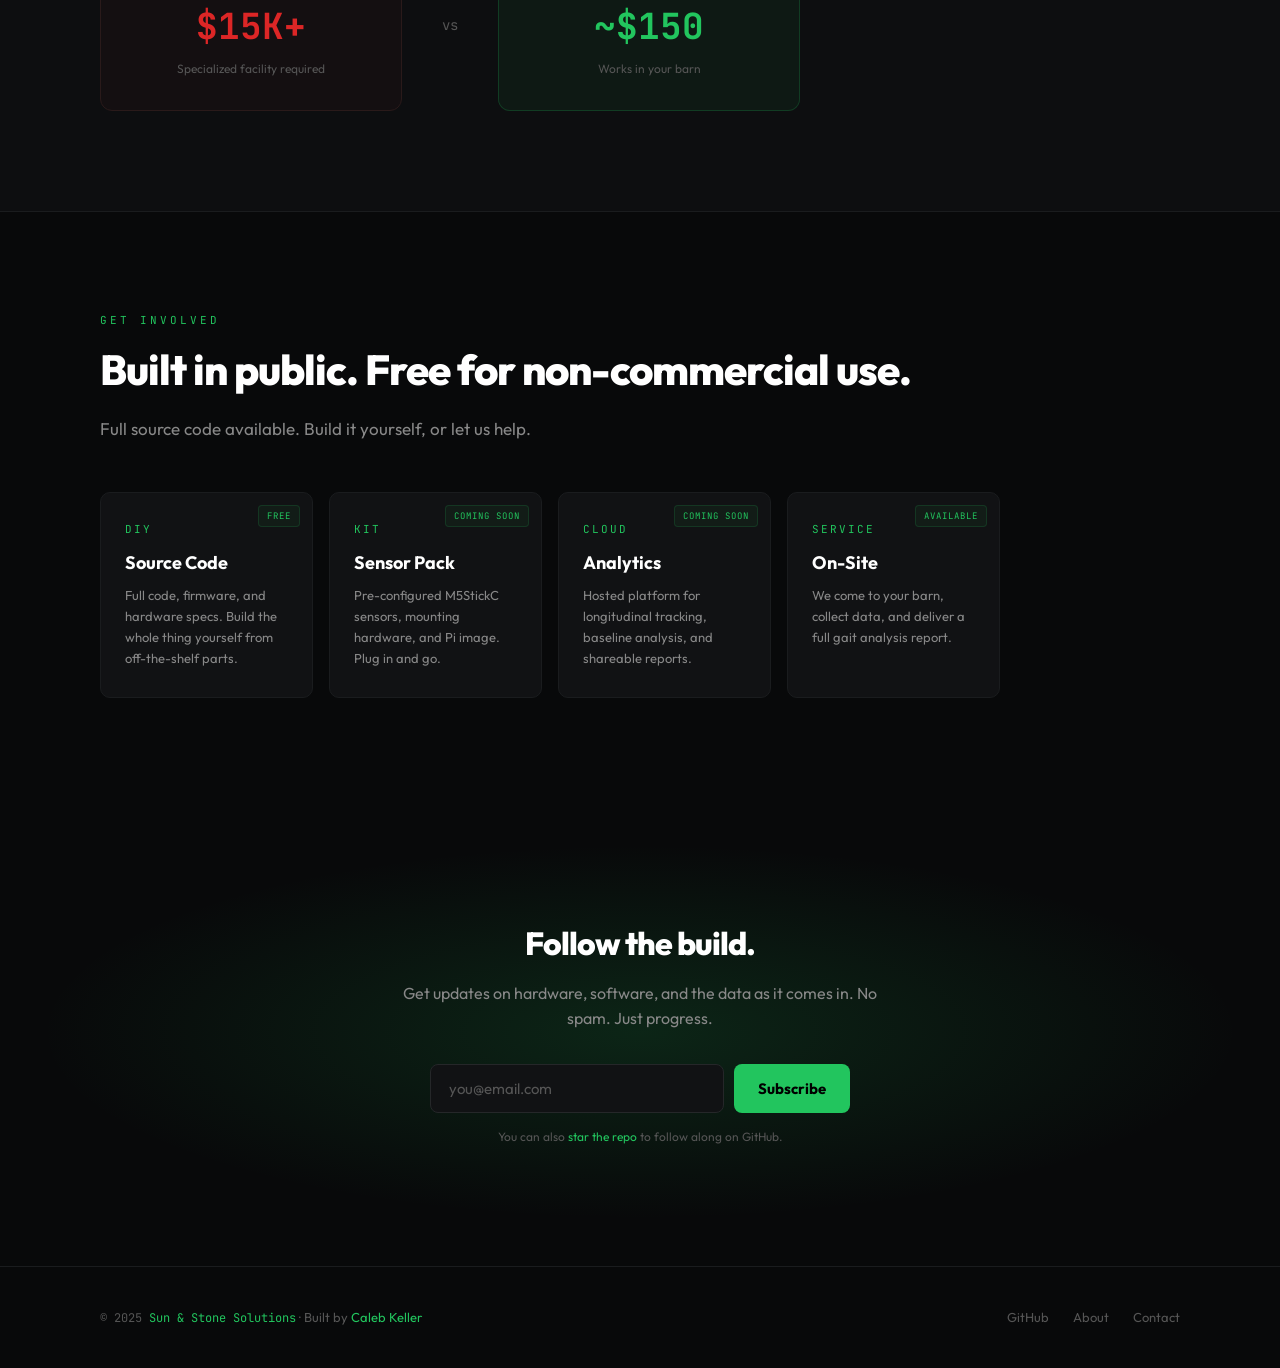
==== commit 7ce445b1: "Fix radar chart" ====
--- a/docs/index.html
+++ b/docs/index.html
@@ -132,6 +132,8 @@
   padding: 120px 60px 80px;
   gap: 40px;
   position: relative;
+  max-width: 1200px;
+  margin: 0 auto;
 }
 
 /* Subtle grid background */
@@ -270,13 +272,17 @@
 .dot-deviation { fill: var(--amber); }
 
 /* ============ STATS BAR ============ */
-.stats-bar {
+.stats-bar-wrap {
   border-top: 1px solid var(--border);
   border-bottom: 1px solid var(--border);
+}
+.stats-bar {
   padding: 40px 60px;
   display: grid;
   grid-template-columns: repeat(4, 1fr);
   gap: 32px;
+  max-width: 1200px;
+  margin: 0 auto;
 }
 
 .stat {
@@ -298,6 +304,8 @@
 /* ============ PROBLEM / SOLUTION ============ */
 .section {
   padding: 100px 60px;
+  max-width: 1200px;
+  margin: 0 auto;
 }
 
 .section-tag {
@@ -336,11 +344,15 @@
 }
 
 /* How it works — the data flow */
-.flow-section {
-  padding: 100px 60px;
+.flow-section-wrap {
   background: var(--bg-raised);
   border-top: 1px solid var(--border);
   border-bottom: 1px solid var(--border);
+}
+.flow-section {
+  padding: 100px 60px;
+  max-width: 1200px;
+  margin: 0 auto;
 }
 
 .flow-grid {
@@ -423,11 +435,15 @@
 }
 
 /* ============ COST COMPARISON ============ */
-.cost-section {
-  padding: 100px 60px;
+.cost-section-wrap {
   background: var(--bg-raised);
   border-top: 1px solid var(--border);
   border-bottom: 1px solid var(--border);
+}
+.cost-section {
+  padding: 100px 60px;
+  max-width: 1200px;
+  margin: 0 auto;
 }
 
 .cost-compare {
@@ -537,6 +553,8 @@
   padding: 120px 60px;
   text-align: center;
   position: relative;
+  max-width: 1200px;
+  margin: 0 auto;
 }
 
 .signup-section::before {
@@ -614,10 +632,14 @@
 /* ============ FOOTER ============ */
 footer {
   border-top: 1px solid var(--border);
+}
+.footer-inner {
   padding: 40px 60px;
   display: flex;
   justify-content: space-between;
   align-items: center;
+  max-width: 1200px;
+  margin: 0 auto;
 }
 
 .footer-left {
@@ -671,7 +693,7 @@
   .nav-links a:not(.btn-nav) { display: none; }
   .stats-bar { grid-template-columns: repeat(2, 1fr); padding: 32px 28px; }
   .section, .flow-section, .cost-section, .signup-section { padding: 60px 28px; }
-  footer { padding: 32px 28px; flex-direction: column; gap: 16px; }
+  .footer-inner { padding: 32px 28px; flex-direction: column; gap: 16px; }
   .flow-grid { grid-template-columns: 1fr; gap: 16px; }
   .flow-arrow { transform: rotate(90deg); }
   .cases-grid { grid-template-columns: 1fr; }
@@ -694,12 +716,8 @@
   <div class="nav-logo">
     <svg viewBox="0 0 100 100">
       <polygon class="radar-grid" points="50,15 79.5,32.5 79.5,67.5 50,85 20.5,67.5 20.5,32.5" style="stroke:#1a1c1e;stroke-width:0.8;fill:none;" />
-      <polygon class="series-healthy" points="50,20 74,35 72,64 50,78 28,62 26,34">
-        <animate attributeName="points" dur="6s" repeatCount="indefinite" values="50,20 74,35 72,64 50,78 28,62 26,34;50,22 72,34 74,62 50,76 26,64 28,36;50,20 74,35 72,64 50,78 28,62 26,34" />
-      </polygon>
-      <polygon class="series-deviation" points="50,24 70,38 76,60 50,72 34,68 24,38">
-        <animate attributeName="points" dur="6s" repeatCount="indefinite" values="50,24 70,38 76,60 50,72 34,68 24,38;50,26 68,36 74,62 50,70 36,66 22,36;50,24 70,38 76,60 50,72 34,68 24,38" />
-      </polygon>
+      <polygon class="series-healthy" points="50,20 74,35 72,64 50,78 28,62 26,34" />
+      <polygon class="series-deviation" points="50,24 70,38 76,60 50,72 34,68 24,38" />
     </svg>
     <div class="wordmark">LAME <span>DATA</span></div>
   </div>
@@ -757,35 +775,30 @@
       <circle class="radar-ax-dot" cx="31" cy="115" r="2" />
       <circle class="radar-ax-dot" cx="31" cy="45" r="2" />
 
-      <!-- Series A: Baseline (green, solid, mostly symmetrical) -->
-      <polygon class="series-healthy" points="100,28 160,50 156,110 100,132 44,108 42,48">
-        <animate attributeName="points" dur="7s" repeatCount="indefinite" values="
-          100,28 160,50 156,110 100,132 44,108 42,48;
-          100,30 158,48 158,108 100,130 42,110 44,50;
-          100,28 160,50 156,110 100,132 44,108 42,48
+      <!-- Series A: Baseline (green, solid, static) -->
+      <polygon class="series-healthy" points="100,28 160,50 161,111 100,132 45,108 41,50" />
+      <circle class="dot-healthy" cx="100" cy="28" r="3" />
+      <circle class="dot-healthy" cx="160" cy="50" r="3" />
+      <circle class="dot-healthy" cx="161" cy="111" r="3" />
+      <circle class="dot-healthy" cx="100" cy="132" r="3" />
+      <circle class="dot-healthy" cx="45" cy="108" r="3" />
+      <circle class="dot-healthy" cx="41" cy="50" r="3" />
+
+      <!-- Series B: Current (amber, dashed) — asymmetric deviation, on-axis -->
+      <!-- State A t=[.77,.75,.93,.73,.90,.63]  State B t=[.57,.88,.77,.87,.70,.80] -->
+      <polygon class="series-deviation" points="100,34 152,54 164,113 100,124 38,112 57,58">
+        <animate attributeName="points" dur="8s" repeatCount="indefinite" values="
+          100,34 152,54 164,113 100,124 38,112 57,58;
+          100,46 161,49 153,107 100,132 52,105 45,52;
+          100,34 152,54 164,113 100,124 38,112 57,58
         " />
       </polygon>
-      <circle class="dot-healthy" cx="100" cy="28" r="3"><animate attributeName="cy" dur="7s" repeatCount="indefinite" values="28;30;28" /></circle>
-      <circle class="dot-healthy" cx="160" cy="50" r="3"><animate attributeName="cx" dur="7s" repeatCount="indefinite" values="160;158;160" /><animate attributeName="cy" dur="7s" repeatCount="indefinite" values="50;48;50" /></circle>
-      <circle class="dot-healthy" cx="156" cy="110" r="3"><animate attributeName="cx" dur="7s" repeatCount="indefinite" values="156;158;156" /><animate attributeName="cy" dur="7s" repeatCount="indefinite" values="110;108;110" /></circle>
-      <circle class="dot-healthy" cx="100" cy="132" r="3"><animate attributeName="cy" dur="7s" repeatCount="indefinite" values="132;130;132" /></circle>
-      <circle class="dot-healthy" cx="44" cy="108" r="3"><animate attributeName="cx" dur="7s" repeatCount="indefinite" values="44;42;44" /><animate attributeName="cy" dur="7s" repeatCount="indefinite" values="108;110;108" /></circle>
-      <circle class="dot-healthy" cx="42" cy="48" r="3"><animate attributeName="cx" dur="7s" repeatCount="indefinite" values="42;44;42" /><animate attributeName="cy" dur="7s" repeatCount="indefinite" values="48;50;48" /></circle>
-
-      <!-- Series B: Current (amber, dashed, asymmetric — shows deviation) -->
-      <polygon class="series-deviation" points="100,34 152,54 164,104 100,124 56,114 38,52">
-        <animate attributeName="points" dur="7s" repeatCount="indefinite" values="
-          100,34 152,54 164,104 100,124 56,114 38,52;
-          100,36 150,52 162,106 100,122 58,112 36,50;
-          100,34 152,54 164,104 100,124 56,114 38,52
-        " />
-      </polygon>
-      <circle class="dot-deviation" cx="100" cy="34" r="3"><animate attributeName="cy" dur="7s" repeatCount="indefinite" values="34;36;34" /></circle>
-      <circle class="dot-deviation" cx="152" cy="54" r="3"><animate attributeName="cx" dur="7s" repeatCount="indefinite" values="152;150;152" /><animate attributeName="cy" dur="7s" repeatCount="indefinite" values="54;52;54" /></circle>
-      <circle class="dot-deviation" cx="164" cy="104" r="3"><animate attributeName="cx" dur="7s" repeatCount="indefinite" values="164;162;164" /><animate attributeName="cy" dur="7s" repeatCount="indefinite" values="104;106;104" /></circle>
-      <circle class="dot-deviation" cx="100" cy="124" r="3"><animate attributeName="cy" dur="7s" repeatCount="indefinite" values="124;122;124" /></circle>
-      <circle class="dot-deviation" cx="56" cy="114" r="3"><animate attributeName="cx" dur="7s" repeatCount="indefinite" values="56;58;56" /><animate attributeName="cy" dur="7s" repeatCount="indefinite" values="114;112;114" /></circle>
-      <circle class="dot-deviation" cx="38" cy="52" r="3"><animate attributeName="cx" dur="7s" repeatCount="indefinite" values="38;36;38" /><animate attributeName="cy" dur="7s" repeatCount="indefinite" values="52;50;52" /></circle>
+      <circle class="dot-deviation" cx="100" cy="34" r="3"><animate attributeName="cy" dur="8s" repeatCount="indefinite" values="34;46;34" /></circle>
+      <circle class="dot-deviation" cx="152" cy="54" r="3"><animate attributeName="cx" dur="8s" repeatCount="indefinite" values="152;161;152" /><animate attributeName="cy" dur="8s" repeatCount="indefinite" values="54;49;54" /></circle>
+      <circle class="dot-deviation" cx="164" cy="113" r="3"><animate attributeName="cx" dur="8s" repeatCount="indefinite" values="164;153;164" /><animate attributeName="cy" dur="8s" repeatCount="indefinite" values="113;107;113" /></circle>
+      <circle class="dot-deviation" cx="100" cy="124" r="3"><animate attributeName="cy" dur="8s" repeatCount="indefinite" values="124;132;124" /></circle>
+      <circle class="dot-deviation" cx="38" cy="112" r="3"><animate attributeName="cx" dur="8s" repeatCount="indefinite" values="38;52;38" /><animate attributeName="cy" dur="8s" repeatCount="indefinite" values="112;105;112" /></circle>
+      <circle class="dot-deviation" cx="57" cy="58" r="3"><animate attributeName="cx" dur="8s" repeatCount="indefinite" values="57;45;57" /><animate attributeName="cy" dur="8s" repeatCount="indefinite" values="58;52;58" /></circle>
 
       <!-- Legend -->
       <line x1="52" y1="170" x2="68" y2="170" stroke="#22c55e" stroke-width="1.5" />
@@ -799,6 +812,7 @@
 </section>
 
 <!-- STATS -->
+<div class="stats-bar-wrap">
 <div class="stats-bar">
   <div class="stat">
     <div class="stat-value">194<span style="font-size:18px">Hz</span></div>
@@ -816,6 +830,7 @@
     <div class="stat-value">95%</div>
     <div class="stat-label">Packet efficiency</div>
   </div>
+</div>
 </div>
 
 <!-- PROBLEM -->
@@ -828,6 +843,7 @@
 </section>
 
 <!-- HOW IT WORKS -->
+<div class="flow-section-wrap">
 <section class="flow-section reveal" id="how-it-works">
   <div class="section-tag">How It Works</div>
   <h2 class="section-title">Sensors on horse. Data to Pi.<br>Insights on screen.</h2>
@@ -855,6 +871,7 @@
     </div>
   </div>
 </section>
+</div>
 
 <!-- USE CASES -->
 <section class="section reveal">
@@ -885,6 +902,7 @@
 </section>
 
 <!-- COST -->
+<div class="cost-section-wrap">
 <section class="cost-section reveal">
   <div class="section-tag">Accessible</div>
   <h2 class="section-title">Lab-grade data,<br>hobby-grade price.</h2>
@@ -902,6 +920,7 @@
     </div>
   </div>
 </section>
+</div>
 
 <!-- TIERS -->
 <section class="section reveal">
@@ -951,6 +970,7 @@
 
 <!-- FOOTER -->
 <footer>
+<div class="footer-inner">
   <div class="footer-left">
     <span class="mono" style="font-size:12px;">© 2025 <a href="https://sunandstonesolutions.com">Sun & Stone Solutions</a></span> · Built by <a href="https://calebmkeller.com">Caleb Keller</a>
   </div>
@@ -959,6 +979,7 @@
     <a href="https://calebmkeller.com">About</a>
     <a href="mailto:caleb@calebmkeller.com">Contact</a>
   </div>
+</div>
 </footer>
 
 <!-- Scroll reveal script -->
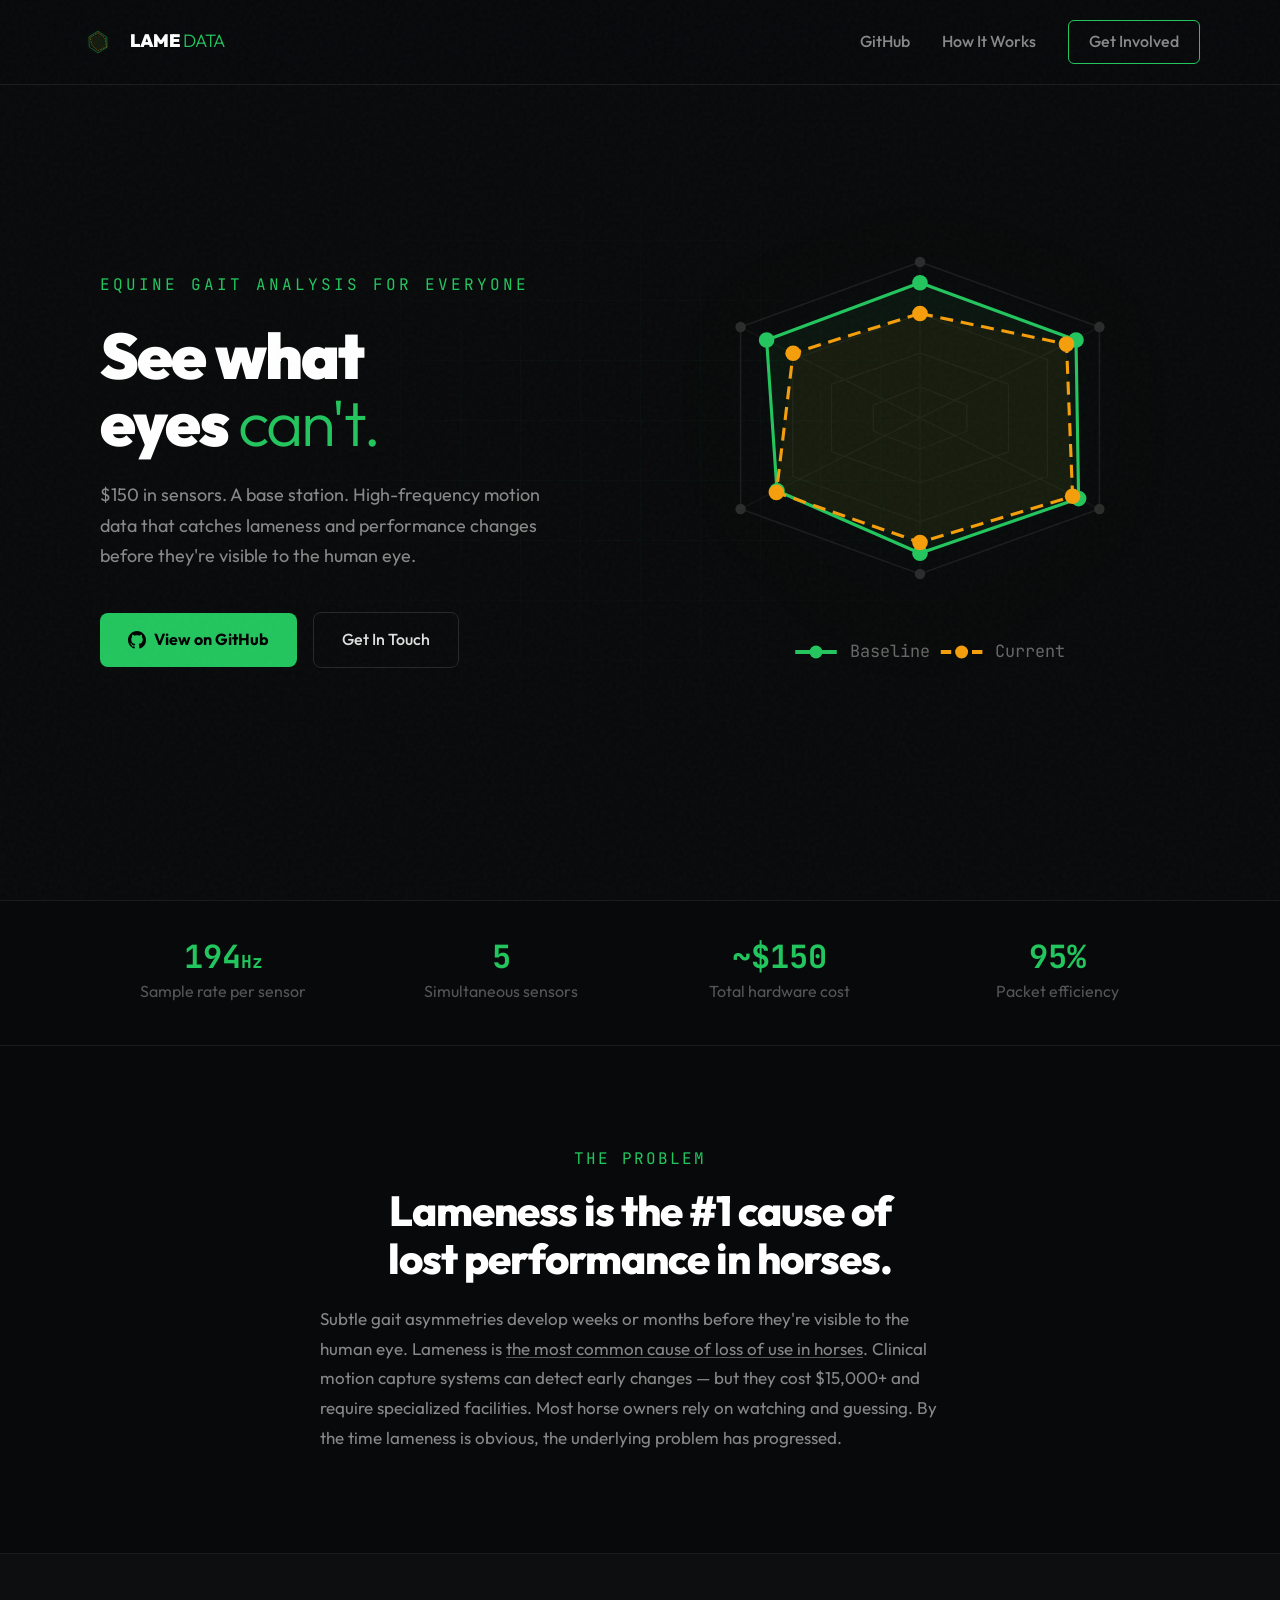
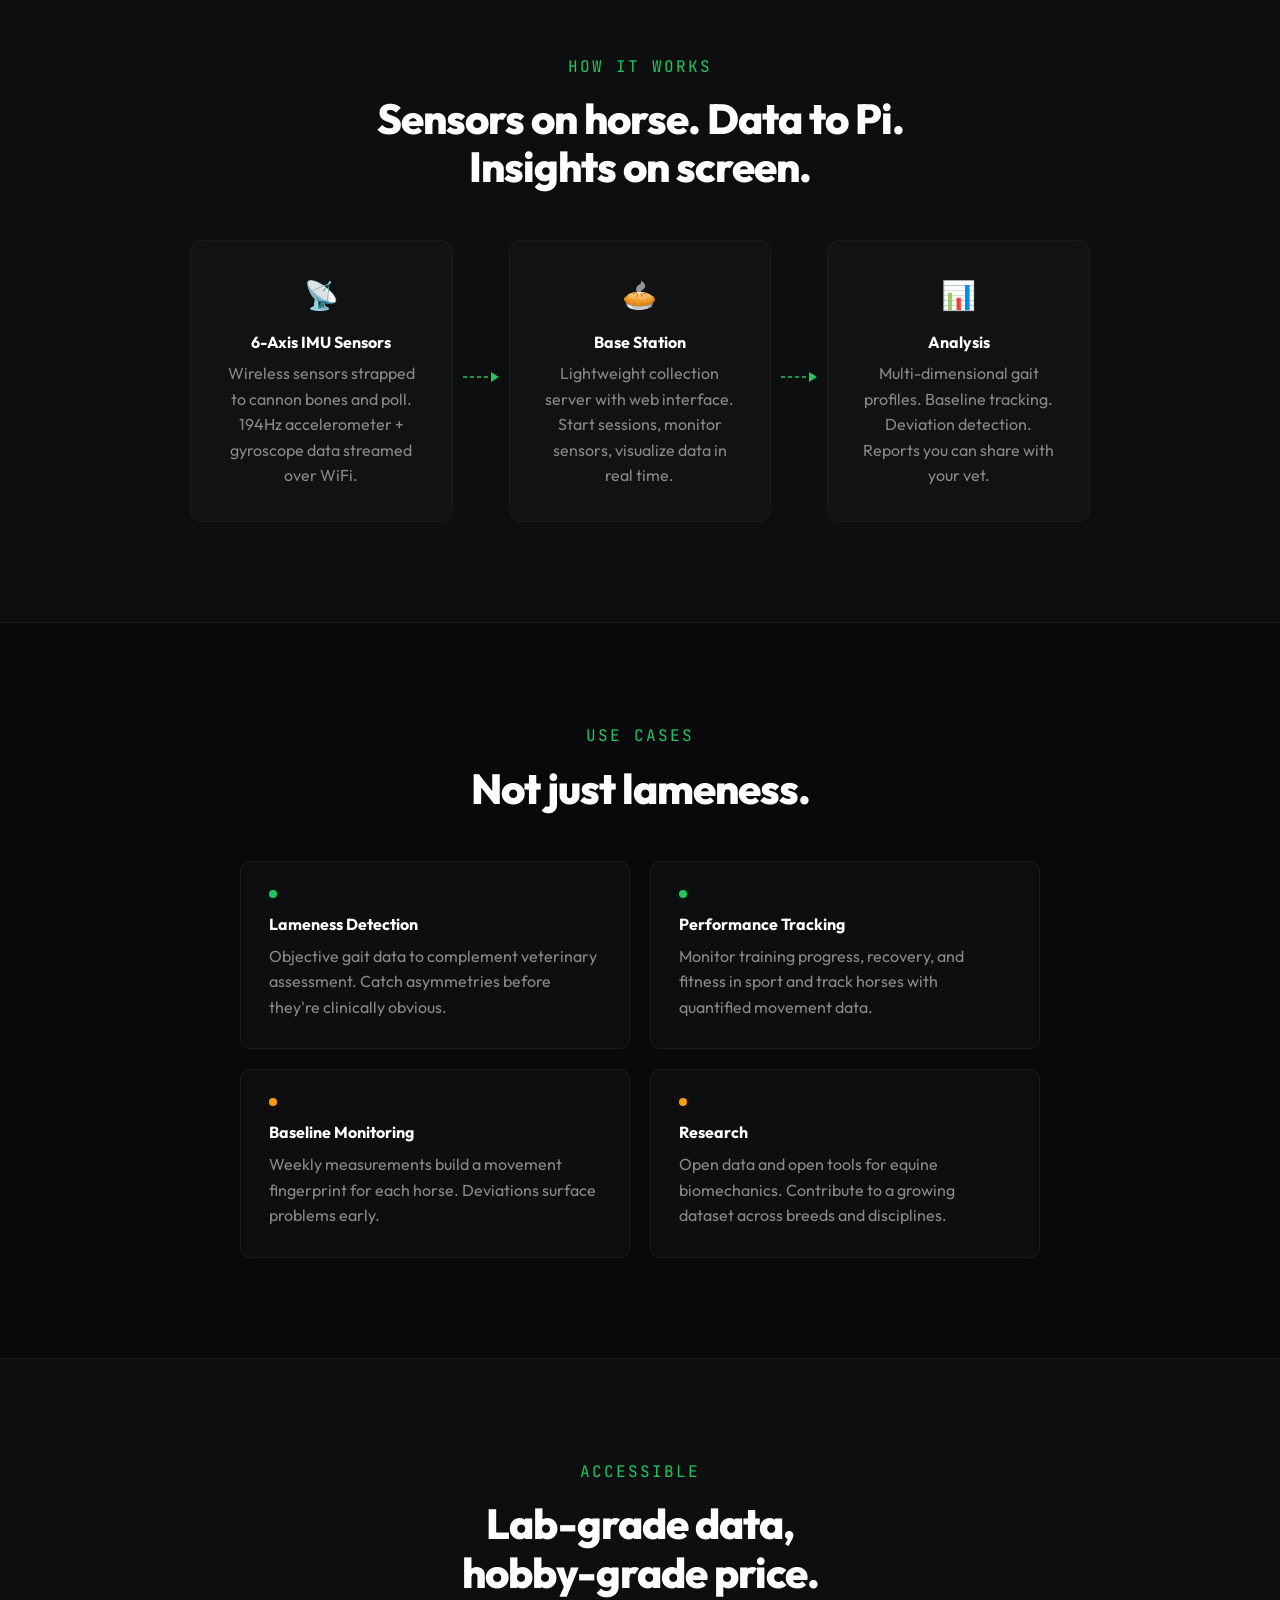
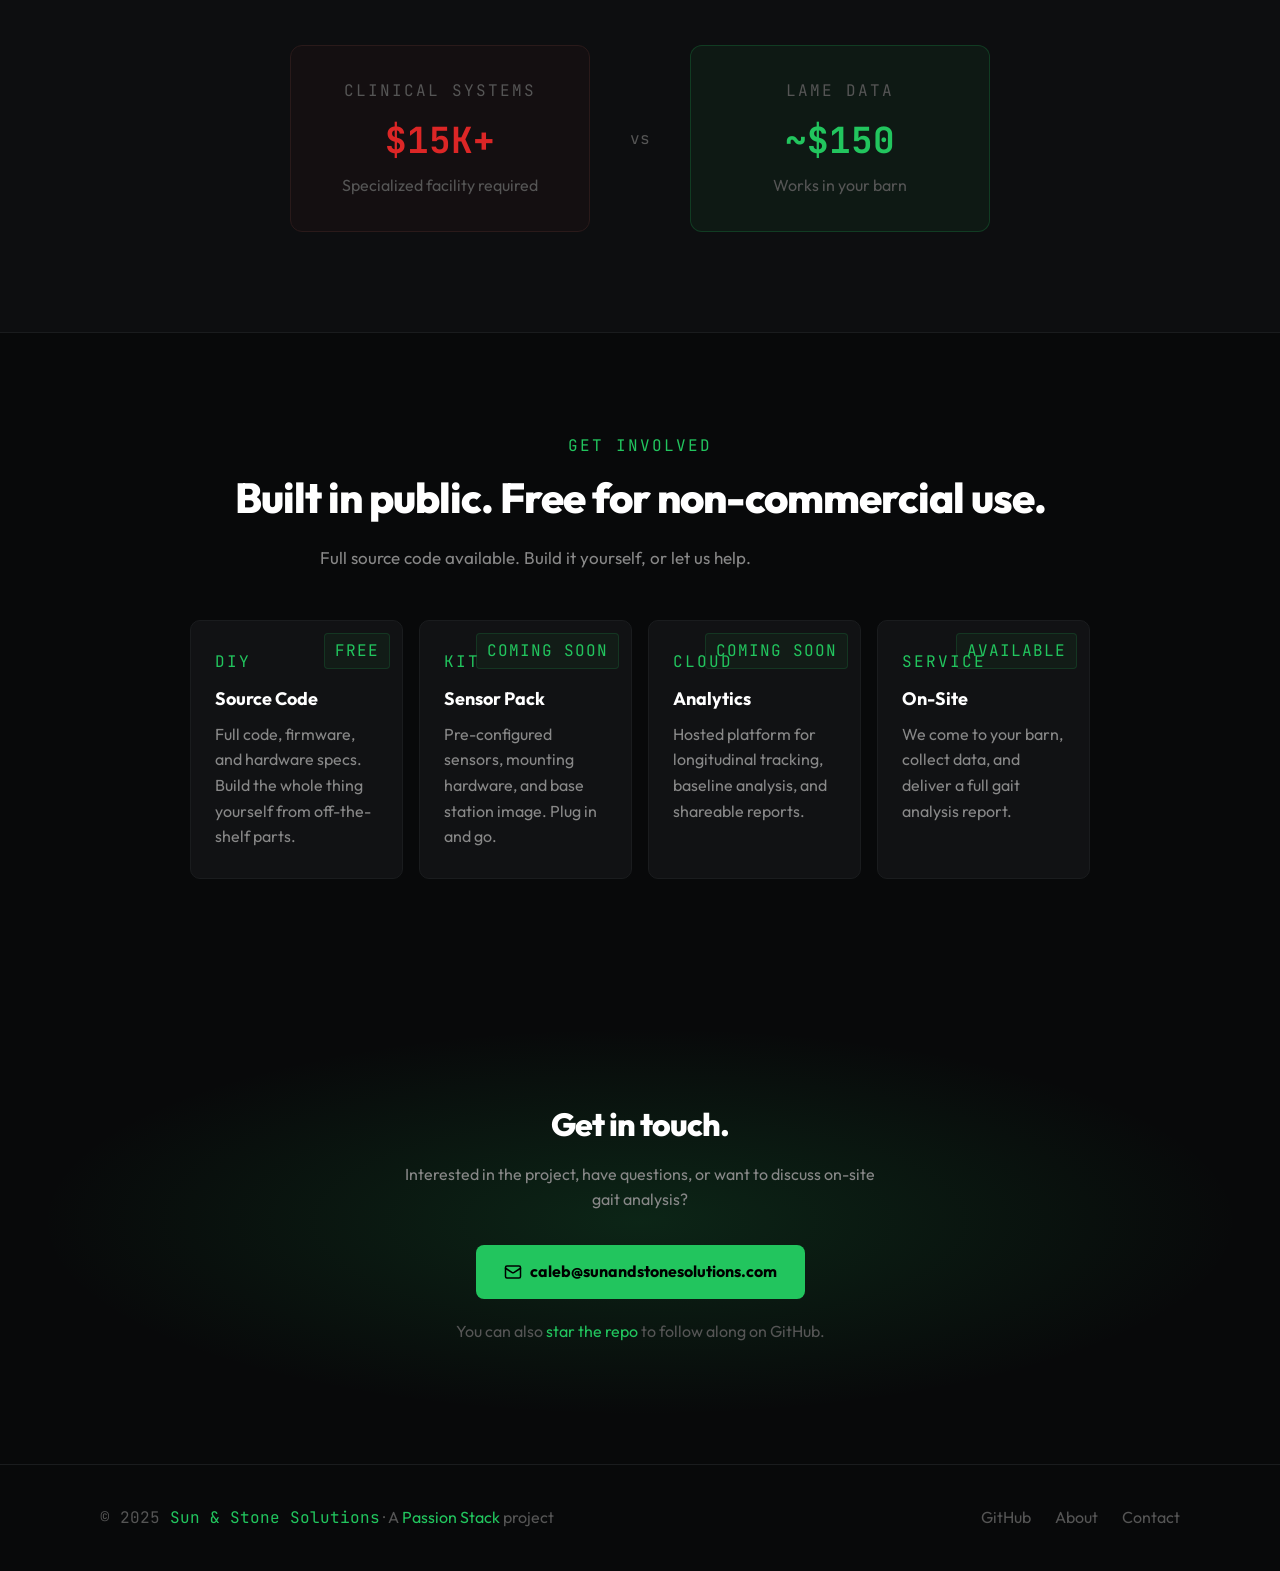
==== commit 5113eaa0: "Update logos and add brand page" ====
--- a/docs/index.html
+++ b/docs/index.html
@@ -68,13 +68,17 @@
   position: fixed;
   top: 0; left: 0; right: 0;
   z-index: 100;
+  background: rgba(8, 9, 10, 0.8);
+  backdrop-filter: blur(12px);
+  border-bottom: 1px solid var(--border);
+}
+.nav-inner {
+  max-width: 1200px;
+  margin: 0 auto;
   padding: 20px 40px;
   display: flex;
   justify-content: space-between;
   align-items: center;
-  background: rgba(8, 9, 10, 0.8);
-  backdrop-filter: blur(12px);
-  border-bottom: 1px solid var(--border);
 }
 
 .nav-logo {
@@ -97,7 +101,7 @@
   align-items: center;
 }
 .nav-links a {
-  font-size: 14px;
+  font-size: 16px;
   font-weight: 500;
   color: var(--text-dim);
   text-decoration: none;
@@ -109,7 +113,7 @@
   padding: 8px 20px;
   border: 1px solid var(--green);
   border-radius: 6px;
-  font-size: 13px;
+  font-size: 16px;
   font-weight: 600;
   color: var(--green);
   transition: all 0.2s;
@@ -156,7 +160,7 @@
 
 .hero-tag {
   font-family: 'JetBrains Mono', monospace;
-  font-size: 12px;
+  font-size: 16px;
   letter-spacing: 3px;
   text-transform: uppercase;
   color: var(--green);
@@ -204,7 +208,7 @@
   background: var(--green);
   color: #000;
   font-family: 'Outfit', sans-serif;
-  font-size: 15px;
+  font-size: 16px;
   font-weight: 700;
   border: none;
   border-radius: 8px;
@@ -222,7 +226,7 @@
   background: transparent;
   color: var(--text);
   font-family: 'Outfit', sans-serif;
-  font-size: 15px;
+  font-size: 16px;
   font-weight: 500;
   border: 1px solid var(--border-light);
   border-radius: 8px;
@@ -253,7 +257,6 @@
 .radar-grid-mid { fill: none; stroke: #151618; stroke-width: 0.4; }
 .radar-ax { stroke: #141516; stroke-width: 0.4; }
 .radar-ax-dot { fill: #2a2a2a; }
-.radar-label { font-family: 'JetBrains Mono', monospace; font-size: 6px; fill: #444; text-transform: uppercase; letter-spacing: 0.5px; }
 
 .series-healthy {
   fill: rgba(34, 197, 94, 0.06);
@@ -296,7 +299,7 @@
   line-height: 1;
 }
 .stat-label {
-  font-size: 13px;
+  font-size: 16px;
   color: var(--text-faint);
   margin-top: 6px;
 }
@@ -306,12 +309,13 @@
   padding: 100px 60px;
   max-width: 1200px;
   margin: 0 auto;
+  text-align: center;
 }
 
 .section-tag {
   font-family: 'JetBrains Mono', monospace;
-  font-size: 11px;
-  letter-spacing: 3px;
+  font-size: 16px;
+  letter-spacing: 2px;
   text-transform: uppercase;
   color: var(--green);
   margin-bottom: 16px;
@@ -330,7 +334,10 @@
   font-size: 17px;
   color: var(--text-dim);
   max-width: 640px;
+  margin-left: auto;
+  margin-right: auto;
   line-height: 1.75;
+  text-align: left;
 }
 
 .section-body a {
@@ -353,6 +360,7 @@
   padding: 100px 60px;
   max-width: 1200px;
   margin: 0 auto;
+  text-align: center;
 }
 
 .flow-grid {
@@ -360,8 +368,9 @@
   grid-template-columns: 1fr auto 1fr auto 1fr;
   gap: 0;
   align-items: center;
-  margin-top: 48px;
+  margin: 48px auto 0;
   max-width: 900px;
+  text-align: center;
 }
 
 .flow-card {
@@ -382,9 +391,9 @@
   margin-bottom: 6px;
 }
 .flow-card-desc {
-  font-size: 13px;
+  font-size: 16px;
   color: var(--text-dim);
-  line-height: 1.5;
+  line-height: 1.6;
 }
 
 .flow-arrow {
@@ -400,8 +409,9 @@
   display: grid;
   grid-template-columns: 1fr 1fr;
   gap: 20px;
-  margin-top: 48px;
+  margin: 48px auto 0;
   max-width: 800px;
+  text-align: left;
 }
 
 .case-card {
@@ -429,7 +439,7 @@
   margin-bottom: 6px;
 }
 .case-desc {
-  font-size: 14px;
+  font-size: 16px;
   color: var(--text-dim);
   line-height: 1.6;
 }
@@ -444,6 +454,7 @@
   padding: 100px 60px;
   max-width: 1200px;
   margin: 0 auto;
+  text-align: center;
 }
 
 .cost-compare {
@@ -451,7 +462,7 @@
   grid-template-columns: 1fr auto 1fr;
   gap: 40px;
   align-items: center;
-  margin-top: 48px;
+  margin: 48px auto 0;
   max-width: 700px;
 }
 
@@ -470,7 +481,7 @@
 }
 .cost-box-label {
   font-family: 'JetBrains Mono', monospace;
-  font-size: 11px;
+  font-size: 16px;
   letter-spacing: 2px;
   text-transform: uppercase;
   color: var(--text-faint);
@@ -484,13 +495,13 @@
 .cost-box.theirs .cost-box-price { color: var(--red); }
 .cost-box.ours .cost-box-price { color: var(--green); }
 .cost-box-note {
-  font-size: 12px;
+  font-size: 16px;
   color: var(--text-faint);
   margin-top: 4px;
 }
 .cost-vs {
   font-family: 'JetBrains Mono', monospace;
-  font-size: 14px;
+  font-size: 16px;
   color: var(--text-faint);
   text-align: center;
 }
@@ -500,8 +511,9 @@
   display: grid;
   grid-template-columns: repeat(4, 1fr);
   gap: 16px;
-  margin-top: 48px;
+  margin: 48px auto 0;
   max-width: 900px;
+  text-align: left;
 }
 
 .tier {
@@ -516,7 +528,7 @@
 
 .tier-name {
   font-family: 'JetBrains Mono', monospace;
-  font-size: 11px;
+  font-size: 16px;
   letter-spacing: 2px;
   text-transform: uppercase;
   color: var(--green);
@@ -529,7 +541,7 @@
   margin-bottom: 8px;
 }
 .tier-desc {
-  font-size: 13px;
+  font-size: 16px;
   color: var(--text-dim);
   line-height: 1.6;
 }
@@ -538,10 +550,10 @@
   top: 12px;
   right: 12px;
   font-family: 'JetBrains Mono', monospace;
-  font-size: 9px;
+  font-size: 16px;
   letter-spacing: 1px;
   text-transform: uppercase;
-  padding: 3px 8px;
+  padding: 4px 10px;
   border-radius: 4px;
   background: var(--green-faint);
   color: var(--green);
@@ -586,45 +598,8 @@
   margin-bottom: 32px;
 }
 
-.signup-form {
-  display: flex;
-  gap: 10px;
-  max-width: 420px;
-  margin: 0 auto;
-}
-
-.signup-input {
-  flex: 1;
-  padding: 14px 18px;
-  background: var(--bg-card);
-  border: 1px solid var(--border-light);
-  border-radius: 8px;
-  color: #fff;
-  font-family: 'Outfit', sans-serif;
-  font-size: 15px;
-  outline: none;
-  transition: border-color 0.2s;
-}
-.signup-input::placeholder { color: var(--text-faint); }
-.signup-input:focus { border-color: var(--green); }
-
-.signup-btn {
-  padding: 14px 24px;
-  background: var(--green);
-  color: #000;
-  font-family: 'Outfit', sans-serif;
-  font-size: 15px;
-  font-weight: 700;
-  border: none;
-  border-radius: 8px;
-  cursor: pointer;
-  transition: background 0.2s;
-  white-space: nowrap;
-}
-.signup-btn:hover { background: #2dd870; }
-
 .signup-note {
-  font-size: 12px;
+  font-size: 16px;
   color: var(--text-faint);
   margin-top: 14px;
 }
@@ -643,7 +618,7 @@
 }
 
 .footer-left {
-  font-size: 13px;
+  font-size: 16px;
   color: var(--text-faint);
 }
 
@@ -652,7 +627,7 @@
   gap: 24px;
 }
 .footer-links a {
-  font-size: 13px;
+  font-size: 16px;
   color: var(--text-faint);
   transition: color 0.2s;
 }
@@ -688,7 +663,7 @@
   }
   .hero-radar { max-width: 360px; margin: 0 auto; }
   .hero-text { max-width: 100%; }
-  nav { padding: 16px 24px; }
+  .nav-inner { padding: 16px 24px; }
   .nav-links { gap: 16px; }
   .nav-links a:not(.btn-nav) { display: none; }
   .stats-bar { grid-template-columns: repeat(2, 1fr); padding: 32px 28px; }
@@ -700,7 +675,6 @@
   .cost-compare { grid-template-columns: 1fr; }
   .cost-vs { padding: 8px 0; }
   .tiers-grid { grid-template-columns: 1fr 1fr; }
-  .signup-form { flex-direction: column; }
   .hero-actions { flex-direction: column; align-items: flex-start; }
 }
 
@@ -713,33 +687,35 @@
 
 <!-- NAV -->
 <nav>
-  <div class="nav-logo">
-    <svg viewBox="0 0 100 100">
-      <polygon class="radar-grid" points="50,15 79.5,32.5 79.5,67.5 50,85 20.5,67.5 20.5,32.5" style="stroke:#1a1c1e;stroke-width:0.8;fill:none;" />
-      <polygon class="series-healthy" points="50,20 74,35 72,64 50,78 28,62 26,34" />
-      <polygon class="series-deviation" points="50,24 70,38 76,60 50,72 34,68 24,38" />
-    </svg>
-    <div class="wordmark">LAME <span>DATA</span></div>
-  </div>
-  <div class="nav-links">
-    <a href="https://github.com/wrathagom/lame-data">GitHub</a>
-    <a href="#how-it-works">How It Works</a>
-    <a href="#get-involved" class="btn-nav">Get Involved</a>
+  <div class="nav-inner">
+    <div class="nav-logo">
+      <svg viewBox="0 0 100 100">
+        <polygon points="50,15 80.31,32.5 80.31,67.5 50,85 19.69,67.5 19.69,32.5" style="stroke:#1a1c1e;stroke-width:0.8;fill:none;" />
+        <polygon class="series-healthy" points="50,20 74.2,36 75.2,64.6 50,80 25.8,64 24.8,35.5" />
+        <polygon class="series-deviation" points="50,24.1 69.7,38.6 73.6,63.7 50,73.8 33.3,59.6 28.2,37.4" />
+      </svg>
+      <div class="wordmark">LAME <span>DATA</span></div>
+    </div>
+    <div class="nav-links">
+      <a href="https://github.com/wrathagom/lame-data">GitHub</a>
+      <a href="#how-it-works">How It Works</a>
+      <a href="#get-involved" class="btn-nav">Get Involved</a>
+    </div>
   </div>
 </nav>
 
 <!-- HERO -->
 <section class="hero">
   <div class="hero-text">
-    <div class="hero-tag">Equine gait analytics</div>
+    <div class="hero-tag">Equine Gait Analysis for Everyone</div>
     <h1 class="hero-title">See what<br>eyes <span class="accent">can't.</span></h1>
-    <p class="hero-sub">$150 in sensors. A Raspberry Pi. High-frequency motion data that catches lameness and performance changes before they're visible to the human eye.</p>
+    <p class="hero-sub">$150 in sensors. A base station. High-frequency motion data that catches lameness and performance changes before they're visible to the human eye.</p>
     <div class="hero-actions">
       <a href="https://github.com/wrathagom/lame-data" class="btn-primary">
         <svg width="18" height="18" viewBox="0 0 24 24" fill="currentColor"><path d="M12 0C5.37 0 0 5.37 0 12c0 5.31 3.435 9.795 8.205 11.385.6.105.825-.255.825-.57 0-.285-.015-1.23-.015-2.235-3.015.555-3.795-.735-4.035-1.41-.135-.345-.72-1.41-1.23-1.695-.42-.225-1.02-.78-.015-.795.945-.015 1.62.87 1.845 1.23 1.08 1.815 2.805 1.305 3.495.99.105-.78.42-1.305.765-1.605-2.67-.3-5.46-1.335-5.46-5.925 0-1.305.465-2.385 1.23-3.225-.12-.3-.54-1.53.12-3.18 0 0 1.005-.315 3.3 1.23.96-.27 1.98-.405 3-.405s2.04.135 3 .405c2.295-1.56 3.3-1.23 3.3-1.23.66 1.65.24 2.88.12 3.18.765.84 1.23 1.905 1.23 3.225 0 4.605-2.805 5.625-5.475 5.925.435.375.81 1.095.81 2.22 0 1.605-.015 2.895-.015 3.3 0 .315.225.69.825.57A12.02 12.02 0 0024 12c0-6.63-5.37-12-12-12z"/></svg>
         View on GitHub
       </a>
-      <a href="#get-involved" class="btn-secondary">Stay Updated</a>
+      <a href="#get-involved" class="btn-secondary">Get In Touch</a>
     </div>
   </div>
 
@@ -758,14 +734,6 @@
       <line class="radar-ax" x1="100" y1="80" x2="100" y2="140" />
       <line class="radar-ax" x1="100" y1="80" x2="31" y2="115" />
       <line class="radar-ax" x1="100" y1="80" x2="31" y2="45" />
-
-      <!-- Axis labels -->
-      <text class="radar-label" x="100" y="14" text-anchor="middle">Stride Length</text>
-      <text class="radar-label" x="176" y="43" text-anchor="start">Cadence</text>
-      <text class="radar-label" x="176" y="118" text-anchor="start">Impact</text>
-      <text class="radar-label" x="100" y="150" text-anchor="middle">Symmetry</text>
-      <text class="radar-label" x="24" y="118" text-anchor="end">Push-off</text>
-      <text class="radar-label" x="24" y="43" text-anchor="end">Suspension</text>
 
       <!-- Axis endpoint dots -->
       <circle class="radar-ax-dot" cx="100" cy="20" r="2" />
@@ -850,15 +818,15 @@
   <div class="flow-grid">
     <div class="flow-card">
       <div class="flow-card-icon">📡</div>
-      <div class="flow-card-title">M5StickC Sensors</div>
-      <div class="flow-card-desc">IMU sensors strapped to cannon bones and poll. 194Hz accelerometer + gyroscope data streamed over WiFi.</div>
+      <div class="flow-card-title">6-Axis IMU Sensors</div>
+      <div class="flow-card-desc">Wireless sensors strapped to cannon bones and poll. 194Hz accelerometer + gyroscope data streamed over WiFi.</div>
     </div>
     <div class="flow-arrow">
       <svg viewBox="0 0 40 20"><line class="flow-arrow-line" x1="2" y1="10" x2="32" y2="10" /><polygon class="flow-arrow-head" points="30,5 38,10 30,15" /></svg>
     </div>
     <div class="flow-card">
       <div class="flow-card-icon">🥧</div>
-      <div class="flow-card-title">Raspberry Pi</div>
+      <div class="flow-card-title">Base Station</div>
       <div class="flow-card-desc">Lightweight collection server with web interface. Start sessions, monitor sensors, visualize data in real time.</div>
     </div>
     <div class="flow-arrow">
@@ -937,7 +905,7 @@
     <div class="tier">
       <div class="tier-name">Kit</div>
       <div class="tier-title">Sensor Pack</div>
-      <div class="tier-desc">Pre-configured M5StickC sensors, mounting hardware, and Pi image. Plug in and go.</div>
+      <div class="tier-desc">Pre-configured sensors, mounting hardware, and base station image. Plug in and go.</div>
       <div class="tier-badge">Coming Soon</div>
     </div>
     <div class="tier">
@@ -955,16 +923,16 @@
   </div>
 </section>
 
-<!-- SIGNUP -->
+<!-- CONTACT -->
 <section class="signup-section" id="get-involved">
   <div class="signup-content reveal">
-    <h2 class="signup-title">Follow the build.</h2>
-    <p class="signup-sub">Get updates on hardware, software, and the data as it comes in. No spam. Just progress.</p>
-    <form class="signup-form" action="#" method="POST">
-      <input type="email" class="signup-input" placeholder="you@email.com" required>
-      <button type="submit" class="signup-btn">Subscribe</button>
-    </form>
-    <div class="signup-note">You can also <a href="https://github.com/wrathagom/lame-data">star the repo</a> to follow along on GitHub.</div>
+    <h2 class="signup-title">Get in touch.</h2>
+    <p class="signup-sub">Interested in the project, have questions, or want to discuss on-site gait analysis?</p>
+    <a href="mailto:caleb@sunandstonesolutions.com" class="btn-primary" style="display:inline-flex;">
+      <svg width="18" height="18" viewBox="0 0 24 24" fill="none" stroke="currentColor" stroke-width="2" stroke-linecap="round" stroke-linejoin="round"><rect x="2" y="4" width="20" height="16" rx="2"/><path d="m22 7-8.97 5.7a1.94 1.94 0 0 1-2.06 0L2 7"/></svg>
+      caleb@sunandstonesolutions.com
+    </a>
+    <div class="signup-note" style="margin-top:20px;">You can also <a href="https://github.com/wrathagom/lame-data">star the repo</a> to follow along on GitHub.</div>
   </div>
 </section>
 
@@ -972,12 +940,12 @@
 <footer>
 <div class="footer-inner">
   <div class="footer-left">
-    <span class="mono" style="font-size:12px;">© 2025 <a href="https://sunandstonesolutions.com">Sun & Stone Solutions</a></span> · Built by <a href="https://calebmkeller.com">Caleb Keller</a>
+    <span class="mono">© 2025 <a href="https://sunandstonesolutions.com">Sun & Stone Solutions</a></span> · A <a href="https://calebmkeller.com/blog/welcome-to-the-builder-economy">Passion Stack</a> project
   </div>
   <div class="footer-links">
     <a href="https://github.com/wrathagom/lame-data">GitHub</a>
     <a href="https://calebmkeller.com">About</a>
-    <a href="mailto:caleb@calebmkeller.com">Contact</a>
+    <a href="mailto:caleb@sunandstonesolutions.com">Contact</a>
   </div>
 </div>
 </footer>
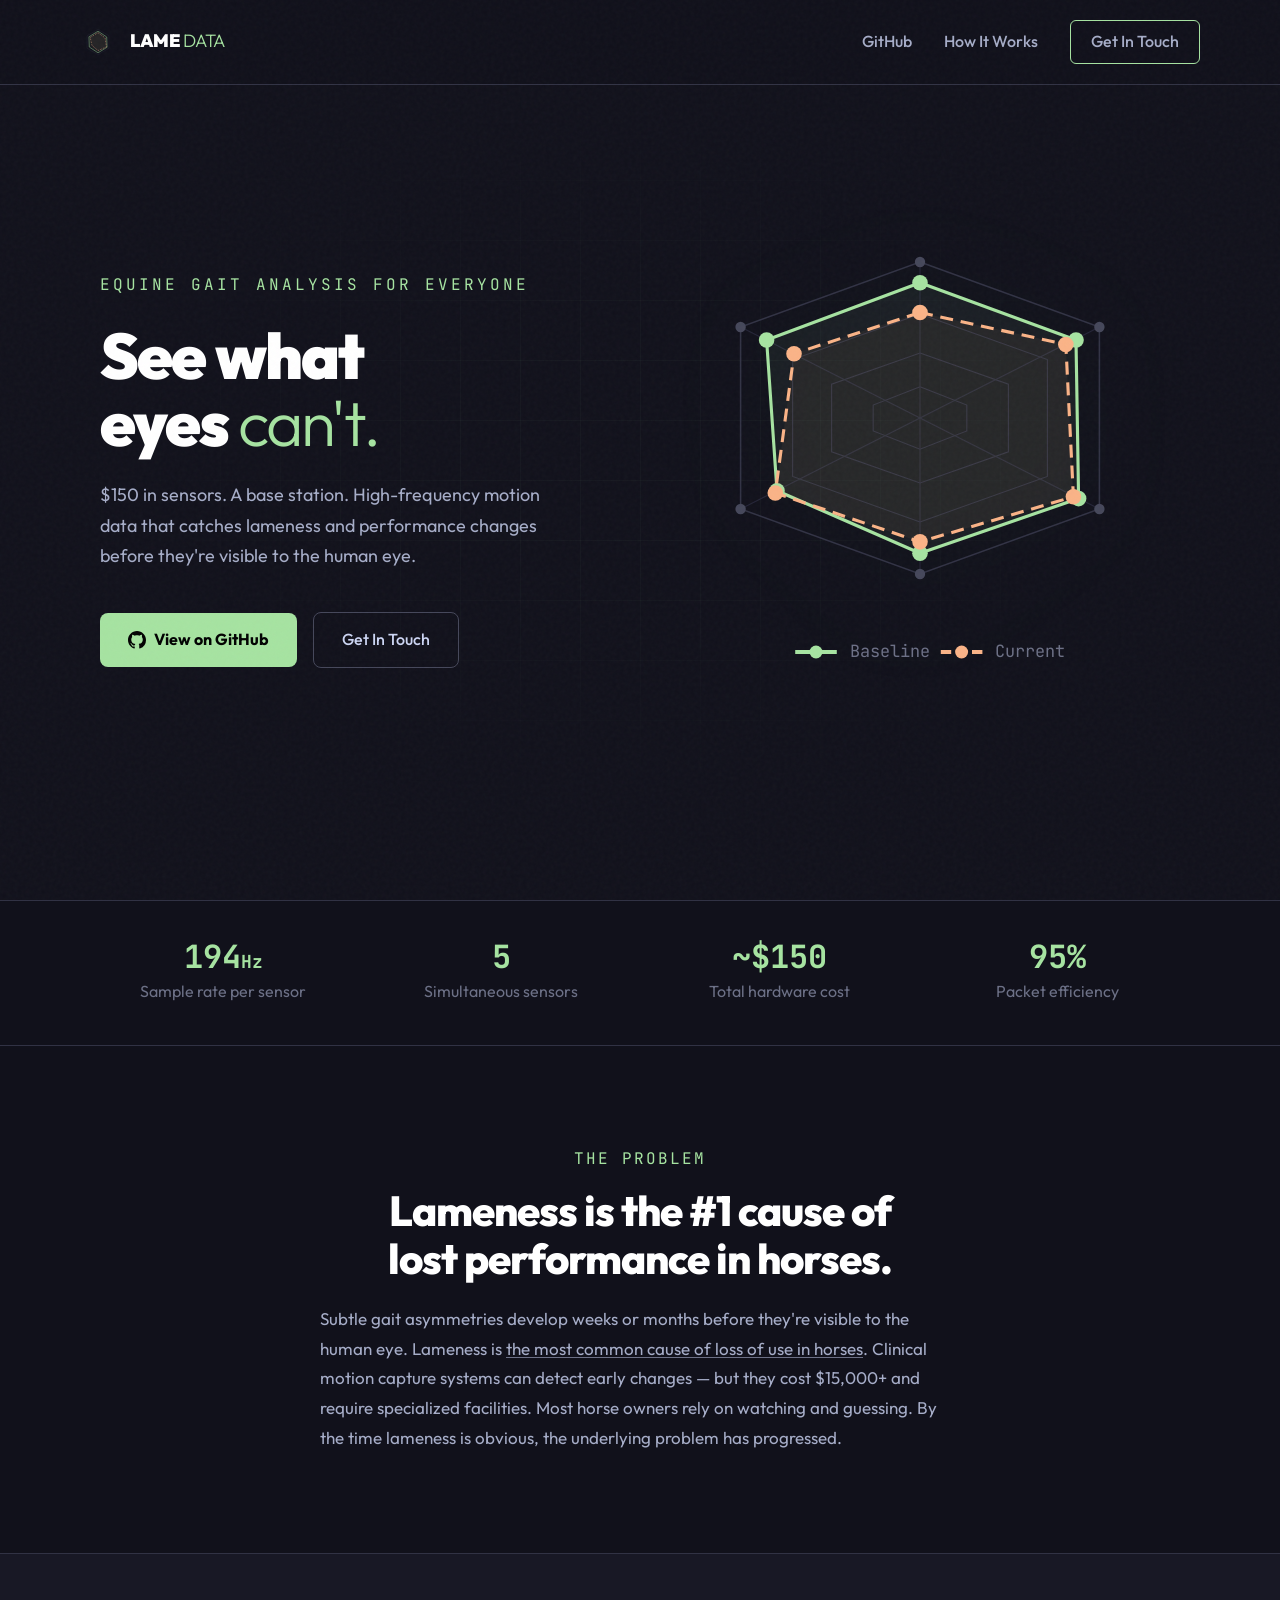
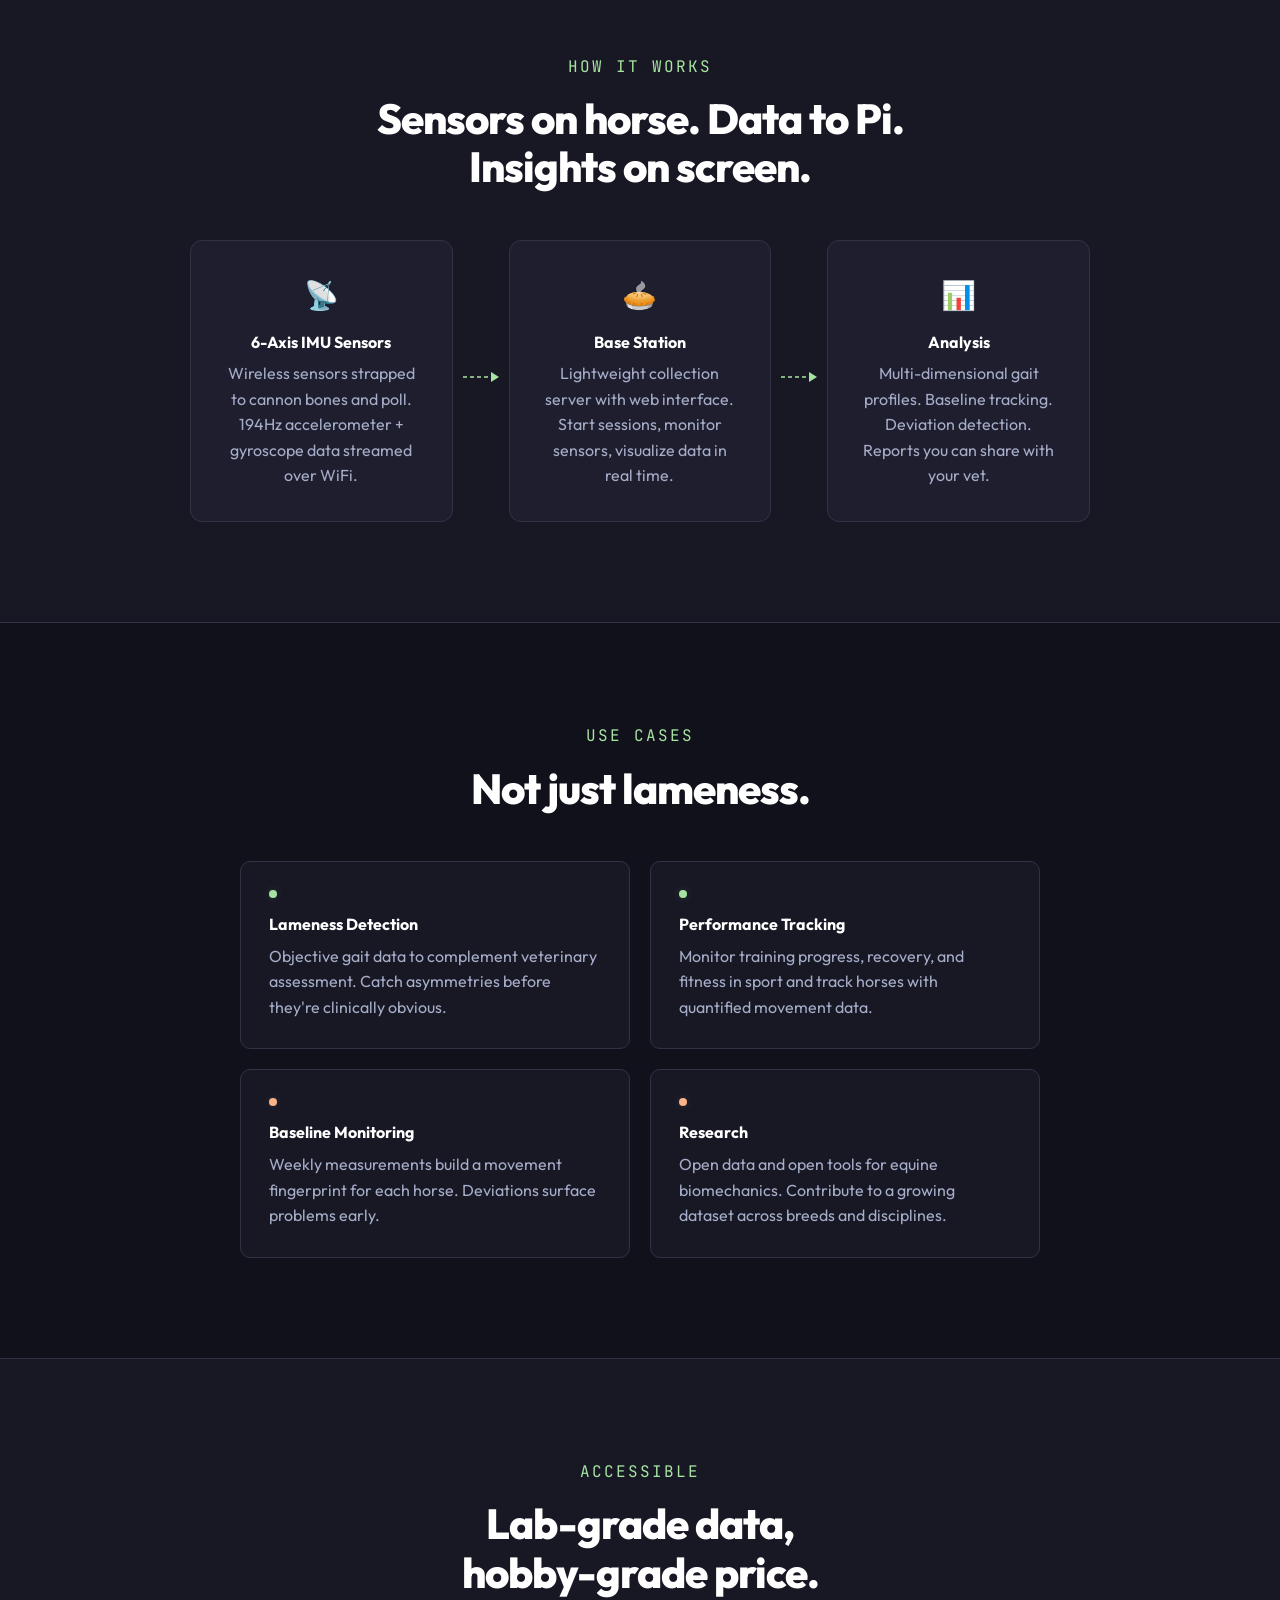
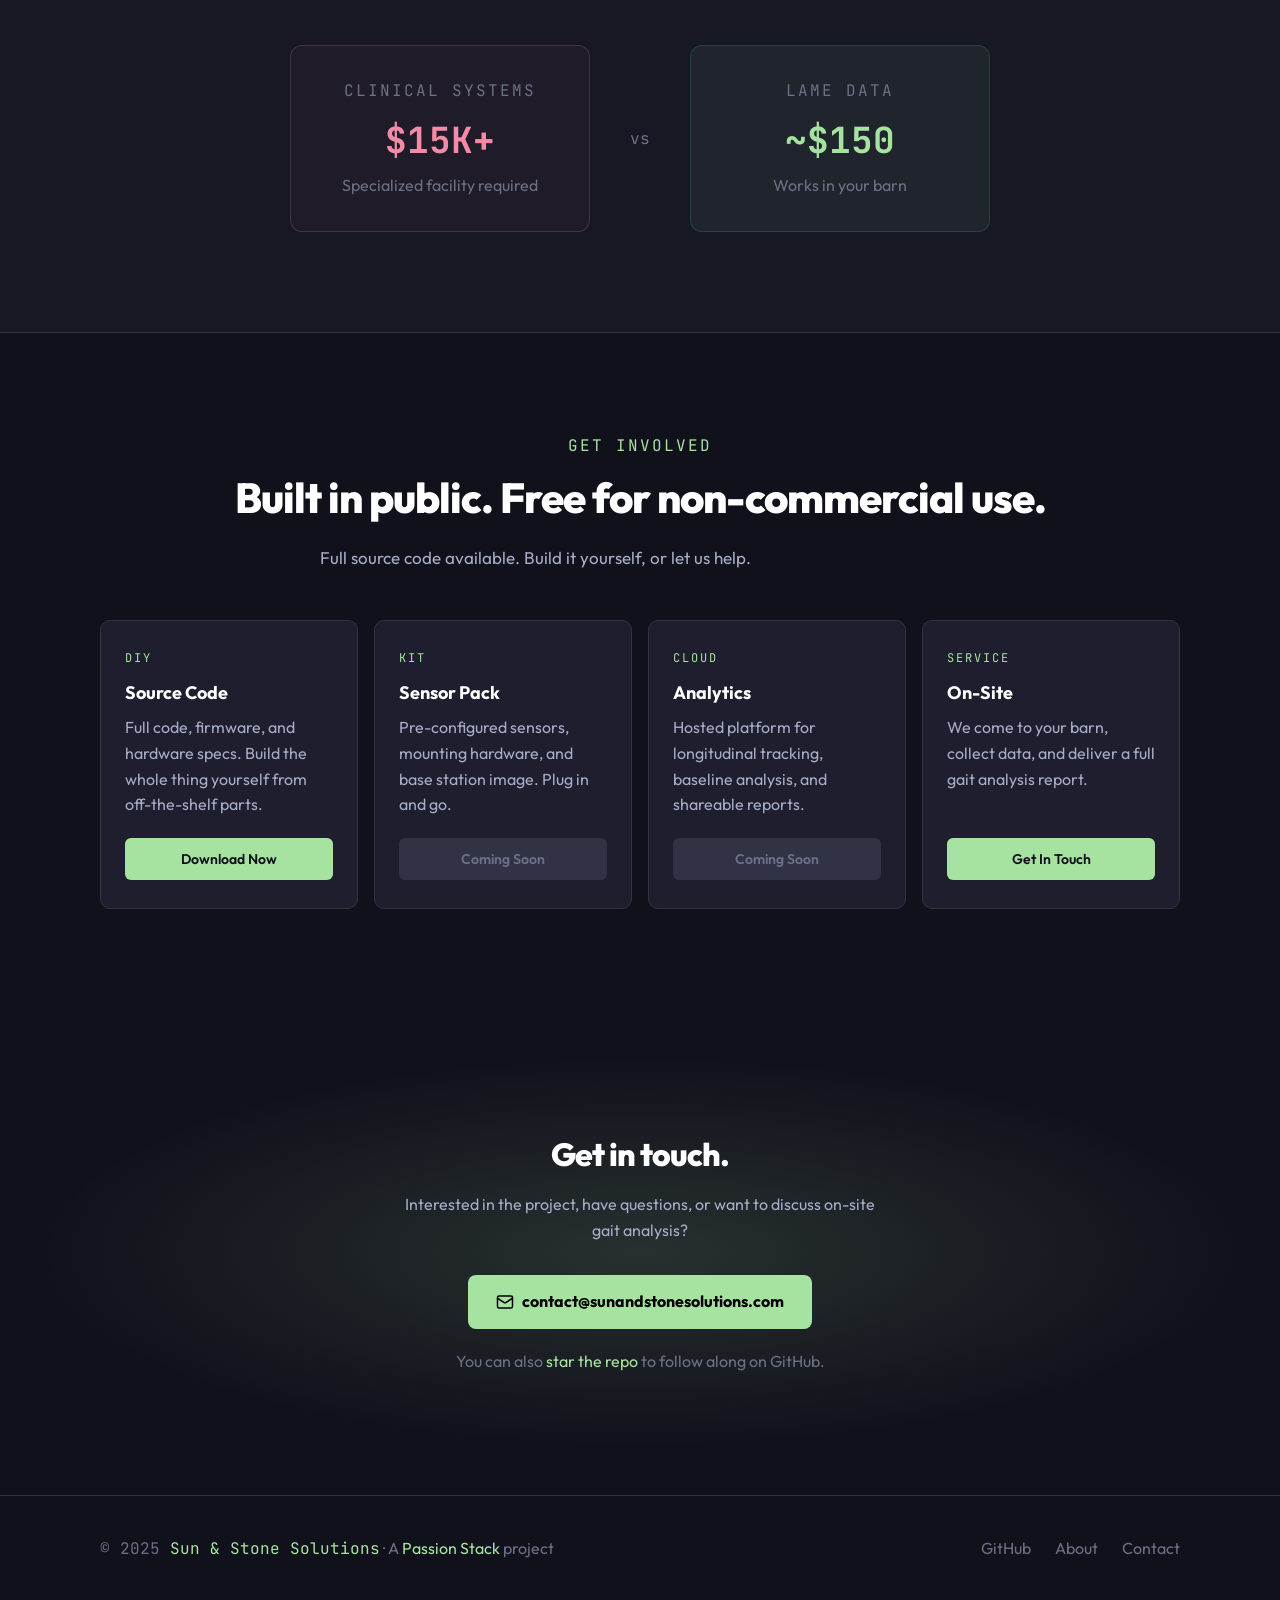
==== commit 1781cc20: "More website tweaks" ====
--- a/docs/index.html
+++ b/docs/index.html
@@ -17,22 +17,23 @@
    ============================================ */
 
 :root {
-  --green: #22c55e;
-  --green-dim: #16a34a;
-  --green-glow: rgba(34, 197, 94, 0.15);
-  --green-faint: rgba(34, 197, 94, 0.06);
-  --amber: #f59e0b;
-  --amber-dim: rgba(245, 158, 11, 0.6);
-  --amber-glow: rgba(245, 158, 11, 0.12);
-  --red: #dc2626;
-  --bg: #08090a;
-  --bg-raised: #0d0e10;
-  --bg-card: #111214;
-  --border: #1a1c1e;
-  --border-light: #252729;
-  --text: #e0e0e0;
-  --text-dim: #888;
-  --text-faint: #555;
+  /* Catpuccin Mocha */
+  --green: #a6e3a1;
+  --green-dim: #94d89a;
+  --green-glow: rgba(166, 227, 161, 0.15);
+  --green-faint: rgba(166, 227, 161, 0.06);
+  --amber: #fab387;
+  --amber-dim: rgba(250, 179, 135, 0.6);
+  --amber-glow: rgba(250, 179, 135, 0.12);
+  --red: #f38ba8;
+  --bg: #11111b;
+  --bg-raised: #181825;
+  --bg-card: #1e1e2e;
+  --border: #313244;
+  --border-light: #45475a;
+  --text: #cdd6f4;
+  --text-dim: #a6adc8;
+  --text-faint: #6c7086;
 }
 
 * { margin: 0; padding: 0; box-sizing: border-box; }
@@ -68,7 +69,7 @@
   position: fixed;
   top: 0; left: 0; right: 0;
   z-index: 100;
-  background: rgba(8, 9, 10, 0.8);
+  background: rgba(17, 17, 27, 0.8);
   backdrop-filter: blur(12px);
   border-bottom: 1px solid var(--border);
 }
@@ -146,8 +147,8 @@
   position: absolute;
   inset: 0;
   background-image:
-    linear-gradient(rgba(34, 197, 94, 0.03) 1px, transparent 1px),
-    linear-gradient(90deg, rgba(34, 197, 94, 0.03) 1px, transparent 1px);
+    linear-gradient(rgba(166, 227, 161, 0.03) 1px, transparent 1px),
+    linear-gradient(90deg, rgba(166, 227, 161, 0.03) 1px, transparent 1px);
   background-size: 60px 60px;
   mask-image: radial-gradient(ellipse 70% 60% at 50% 50%, black 20%, transparent 70%);
 }
@@ -216,7 +217,7 @@
   transition: all 0.2s;
   text-decoration: none;
 }
-.btn-primary:hover { background: #2dd870; transform: translateY(-1px); text-decoration: none; }
+.btn-primary:hover { background: #b5e8b1; transform: translateY(-1px); text-decoration: none; }
 
 .btn-secondary {
   display: inline-flex;
@@ -250,22 +251,22 @@
 .hero-radar svg {
   width: 100%;
   max-width: 520px;
-  filter: drop-shadow(0 0 60px rgba(34, 197, 94, 0.08));
-}
-
-.radar-grid { fill: none; stroke: #1a1c1e; stroke-width: 0.5; }
-.radar-grid-mid { fill: none; stroke: #151618; stroke-width: 0.4; }
-.radar-ax { stroke: #141516; stroke-width: 0.4; }
-.radar-ax-dot { fill: #2a2a2a; }
+  filter: drop-shadow(0 0 60px rgba(166, 227, 161, 0.08));
+}
+
+.radar-grid { fill: none; stroke: #313244; stroke-width: 0.5; }
+.radar-grid-mid { fill: none; stroke: #2a2a3e; stroke-width: 0.4; }
+.radar-ax { stroke: #252538; stroke-width: 0.4; }
+.radar-ax-dot { fill: #45475a; }
 
 .series-healthy {
-  fill: rgba(34, 197, 94, 0.06);
+  fill: rgba(166, 227, 161, 0.06);
   stroke: var(--green);
   stroke-width: 1.2;
   stroke-linejoin: round;
 }
 .series-deviation {
-  fill: rgba(245, 158, 11, 0.05);
+  fill: rgba(250, 179, 135, 0.05);
   stroke: var(--amber);
   stroke-width: 1.2;
   stroke-linejoin: round;
@@ -472,12 +473,12 @@
   text-align: center;
 }
 .cost-box.theirs {
-  border: 1px solid #2a1a1a;
-  background: rgba(220, 38, 38, 0.03);
+  border: 1px solid rgba(243, 139, 168, 0.2);
+  background: rgba(243, 139, 168, 0.03);
 }
 .cost-box.ours {
   border: 1px solid rgba(34, 197, 94, 0.2);
-  background: var(--green-faint);
+  background: rgba(166, 227, 161, 0.06);
 }
 .cost-box-label {
   font-family: 'JetBrains Mono', monospace;
@@ -512,7 +513,7 @@
   grid-template-columns: repeat(4, 1fr);
   gap: 16px;
   margin: 48px auto 0;
-  max-width: 900px;
+  max-width: 1200px;
   text-align: left;
 }
 
@@ -522,13 +523,14 @@
   padding: 28px 24px;
   background: var(--bg-card);
   transition: border-color 0.3s;
-  position: relative;
+  display: flex;
+  flex-direction: column;
 }
 .tier:hover { border-color: var(--border-light); }
 
 .tier-name {
   font-family: 'JetBrains Mono', monospace;
-  font-size: 16px;
+  font-size: 12px;
   letter-spacing: 2px;
   text-transform: uppercase;
   color: var(--green);
@@ -544,20 +546,36 @@
   font-size: 16px;
   color: var(--text-dim);
   line-height: 1.6;
-}
-.tier-badge {
-  position: absolute;
-  top: 12px;
-  right: 12px;
-  font-family: 'JetBrains Mono', monospace;
-  font-size: 16px;
-  letter-spacing: 1px;
-  text-transform: uppercase;
-  padding: 4px 10px;
-  border-radius: 4px;
-  background: var(--green-faint);
-  color: var(--green);
-  border: 1px solid rgba(34, 197, 94, 0.15);
+  flex-grow: 1;
+}
+.tier-btn {
+  display: inline-flex;
+  align-items: center;
+  justify-content: center;
+  padding: 10px 20px;
+  margin-top: 20px;
+  font-family: 'Outfit', sans-serif;
+  font-size: 14px;
+  font-weight: 600;
+  border-radius: 6px;
+  border: none;
+  cursor: pointer;
+  text-decoration: none;
+  transition: all 0.2s;
+}
+.tier-btn.active {
+  background: var(--green);
+  color: #11111b;
+}
+.tier-btn.active:hover {
+  background: #b5e8b1;
+  text-decoration: none;
+}
+.tier-btn.disabled {
+  background: var(--border);
+  color: var(--text-faint);
+  cursor: default;
+  pointer-events: none;
 }
 
 /* ============ SIGNUP ============ */
@@ -690,7 +708,7 @@
   <div class="nav-inner">
     <div class="nav-logo">
       <svg viewBox="0 0 100 100">
-        <polygon points="50,15 80.31,32.5 80.31,67.5 50,85 19.69,67.5 19.69,32.5" style="stroke:#1a1c1e;stroke-width:0.8;fill:none;" />
+        <polygon points="50,15 80.31,32.5 80.31,67.5 50,85 19.69,67.5 19.69,32.5" style="stroke:#313244;stroke-width:0.8;fill:none;" />
         <polygon class="series-healthy" points="50,20 74.2,36 75.2,64.6 50,80 25.8,64 24.8,35.5" />
         <polygon class="series-deviation" points="50,24.1 69.7,38.6 73.6,63.7 50,73.8 33.3,59.6 28.2,37.4" />
       </svg>
@@ -699,7 +717,7 @@
     <div class="nav-links">
       <a href="https://github.com/wrathagom/lame-data">GitHub</a>
       <a href="#how-it-works">How It Works</a>
-      <a href="#get-involved" class="btn-nav">Get Involved</a>
+      <a href="#get-involved" class="btn-nav">Get In Touch</a>
     </div>
   </div>
 </nav>
@@ -722,7 +740,7 @@
   <div class="hero-radar">
     <svg viewBox="0 0 200 200">
       <!-- Outer grid hexagons -->
-      <polygon class="radar-grid" points="100,20 169,45 169,115 100,140 31,115 31,45" style="stroke:#1a1c1e;stroke-width:0.6;fill:none;" />
+      <polygon class="radar-grid" points="100,20 169,45 169,115 100,140 31,115 31,45" style="stroke:#313244;stroke-width:0.6;fill:none;" />
       <polygon class="radar-grid-mid" points="100,40 149,57.5 149,102.5 100,120 51,102.5 51,57.5" />
       <polygon class="radar-grid-mid" points="100,55 134,67 134,93 100,105 66,93 66,67" />
       <polygon class="radar-grid-mid" points="100,68 118,75 118,85 100,92 82,85 82,75" />
@@ -769,12 +787,12 @@
       <circle class="dot-deviation" cx="57" cy="58" r="3"><animate attributeName="cx" dur="8s" repeatCount="indefinite" values="57;45;57" /><animate attributeName="cy" dur="8s" repeatCount="indefinite" values="58;52;58" /></circle>
 
       <!-- Legend -->
-      <line x1="52" y1="170" x2="68" y2="170" stroke="#22c55e" stroke-width="1.5" />
-      <circle cx="60" cy="170" r="2.5" fill="#22c55e" />
-      <text x="73" y="172" font-family="JetBrains Mono, monospace" font-size="6.5" fill="#666">Baseline</text>
-      <line x1="108" y1="170" x2="124" y2="170" stroke="#f59e0b" stroke-width="1.5" stroke-dasharray="4 2" />
-      <circle cx="116" cy="170" r="2.5" fill="#f59e0b" />
-      <text x="129" y="172" font-family="JetBrains Mono, monospace" font-size="6.5" fill="#666">Current</text>
+      <line x1="52" y1="170" x2="68" y2="170" stroke="#a6e3a1" stroke-width="1.5" />
+      <circle cx="60" cy="170" r="2.5" fill="#a6e3a1" />
+      <text x="73" y="172" font-family="JetBrains Mono, monospace" font-size="6.5" fill="#6c7086">Baseline</text>
+      <line x1="108" y1="170" x2="124" y2="170" stroke="#fab387" stroke-width="1.5" stroke-dasharray="4 2" />
+      <circle cx="116" cy="170" r="2.5" fill="#fab387" />
+      <text x="129" y="172" font-family="JetBrains Mono, monospace" font-size="6.5" fill="#6c7086">Current</text>
     </svg>
   </div>
 </section>
@@ -900,25 +918,25 @@
       <div class="tier-name">DIY</div>
       <div class="tier-title">Source Code</div>
       <div class="tier-desc">Full code, firmware, and hardware specs. Build the whole thing yourself from off-the-shelf parts.</div>
-      <div class="tier-badge">Free</div>
+      <a href="https://github.com/wrathagom/lame-data" class="tier-btn active">Download Now</a>
     </div>
     <div class="tier">
       <div class="tier-name">Kit</div>
       <div class="tier-title">Sensor Pack</div>
       <div class="tier-desc">Pre-configured sensors, mounting hardware, and base station image. Plug in and go.</div>
-      <div class="tier-badge">Coming Soon</div>
+      <span class="tier-btn disabled">Coming Soon</span>
     </div>
     <div class="tier">
       <div class="tier-name">Cloud</div>
       <div class="tier-title">Analytics</div>
       <div class="tier-desc">Hosted platform for longitudinal tracking, baseline analysis, and shareable reports.</div>
-      <div class="tier-badge">Coming Soon</div>
+      <span class="tier-btn disabled">Coming Soon</span>
     </div>
     <div class="tier">
       <div class="tier-name">Service</div>
       <div class="tier-title">On-Site</div>
       <div class="tier-desc">We come to your barn, collect data, and deliver a full gait analysis report.</div>
-      <div class="tier-badge">Available</div>
+      <a href="#get-involved" class="tier-btn active">Get In Touch</a>
     </div>
   </div>
 </section>
@@ -928,9 +946,9 @@
   <div class="signup-content reveal">
     <h2 class="signup-title">Get in touch.</h2>
     <p class="signup-sub">Interested in the project, have questions, or want to discuss on-site gait analysis?</p>
-    <a href="mailto:caleb@sunandstonesolutions.com" class="btn-primary" style="display:inline-flex;">
+    <a href="mailto:contact@sunandstonesolutions.com" class="btn-primary" style="display:inline-flex;">
       <svg width="18" height="18" viewBox="0 0 24 24" fill="none" stroke="currentColor" stroke-width="2" stroke-linecap="round" stroke-linejoin="round"><rect x="2" y="4" width="20" height="16" rx="2"/><path d="m22 7-8.97 5.7a1.94 1.94 0 0 1-2.06 0L2 7"/></svg>
-      caleb@sunandstonesolutions.com
+      contact@sunandstonesolutions.com
     </a>
     <div class="signup-note" style="margin-top:20px;">You can also <a href="https://github.com/wrathagom/lame-data">star the repo</a> to follow along on GitHub.</div>
   </div>
@@ -945,7 +963,7 @@
   <div class="footer-links">
     <a href="https://github.com/wrathagom/lame-data">GitHub</a>
     <a href="https://calebmkeller.com">About</a>
-    <a href="mailto:caleb@sunandstonesolutions.com">Contact</a>
+    <a href="mailto:contact@sunandstonesolutions.com">Contact</a>
   </div>
 </div>
 </footer>
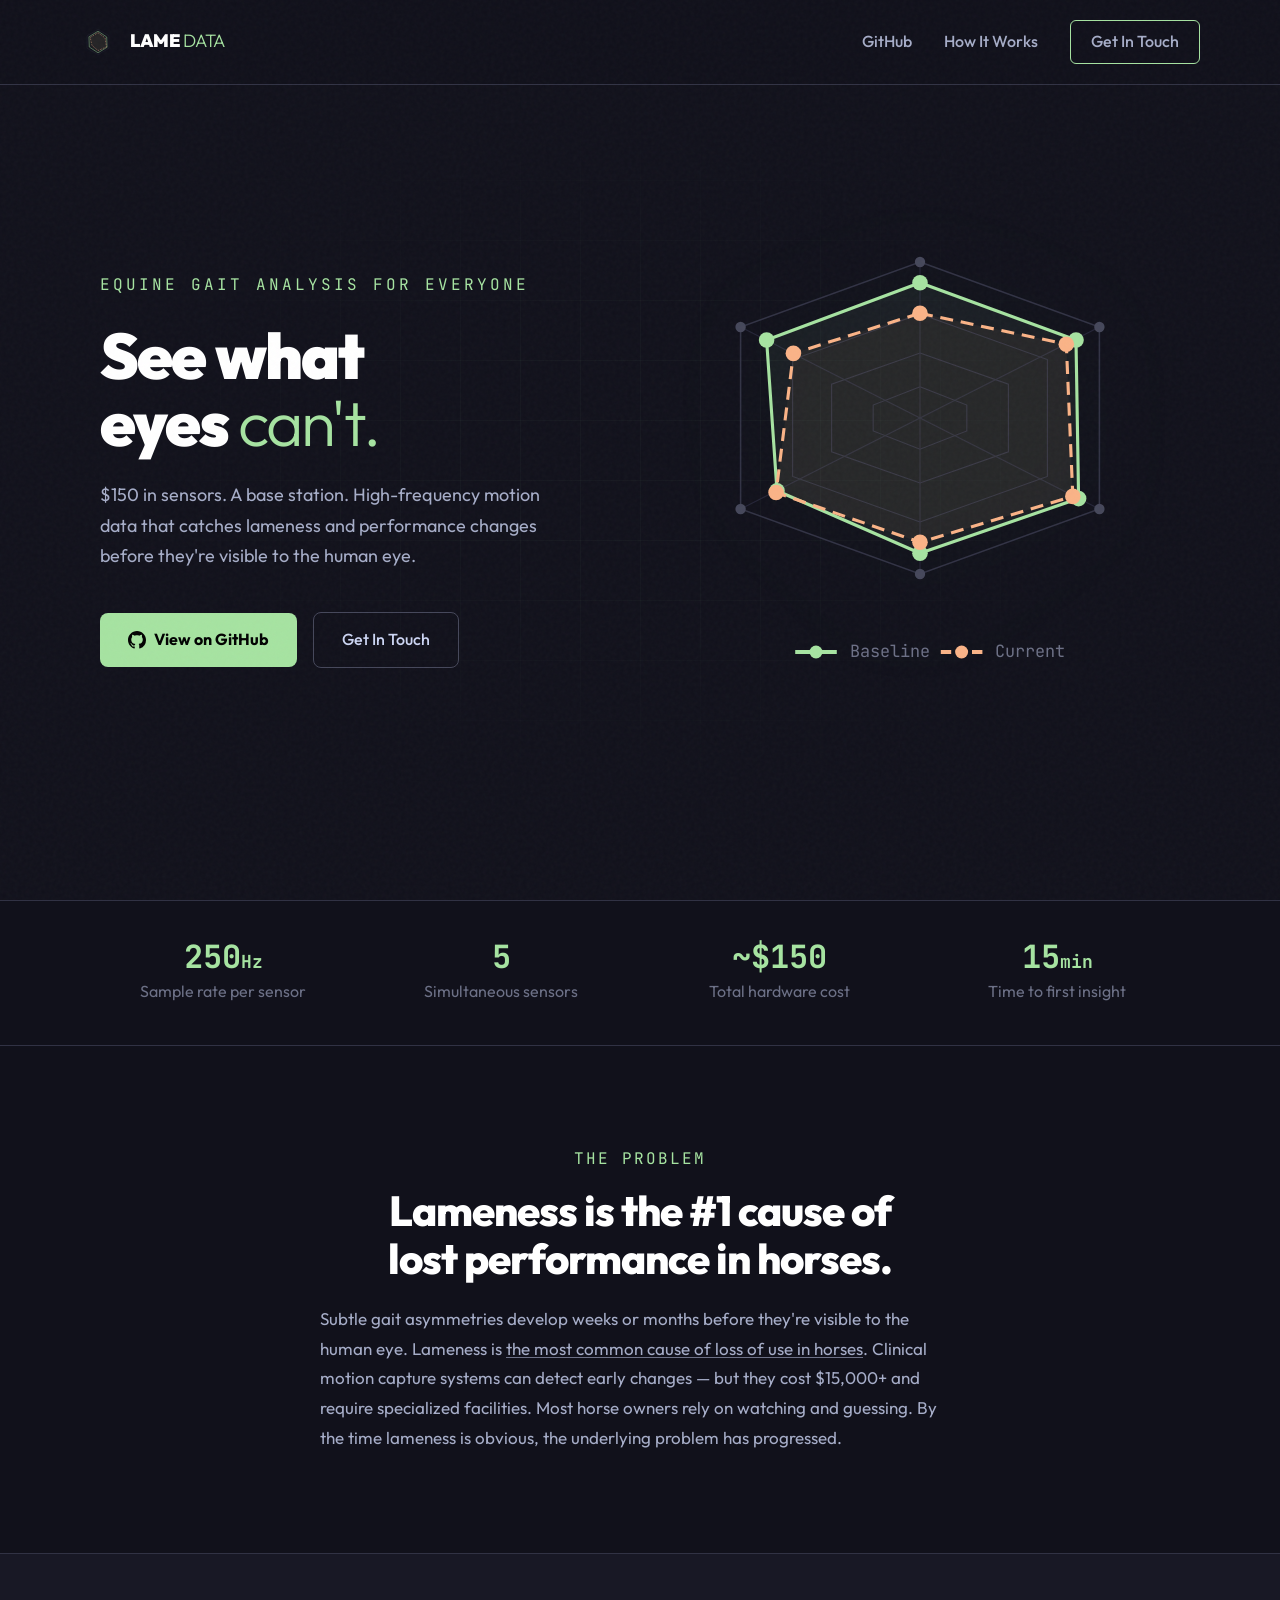
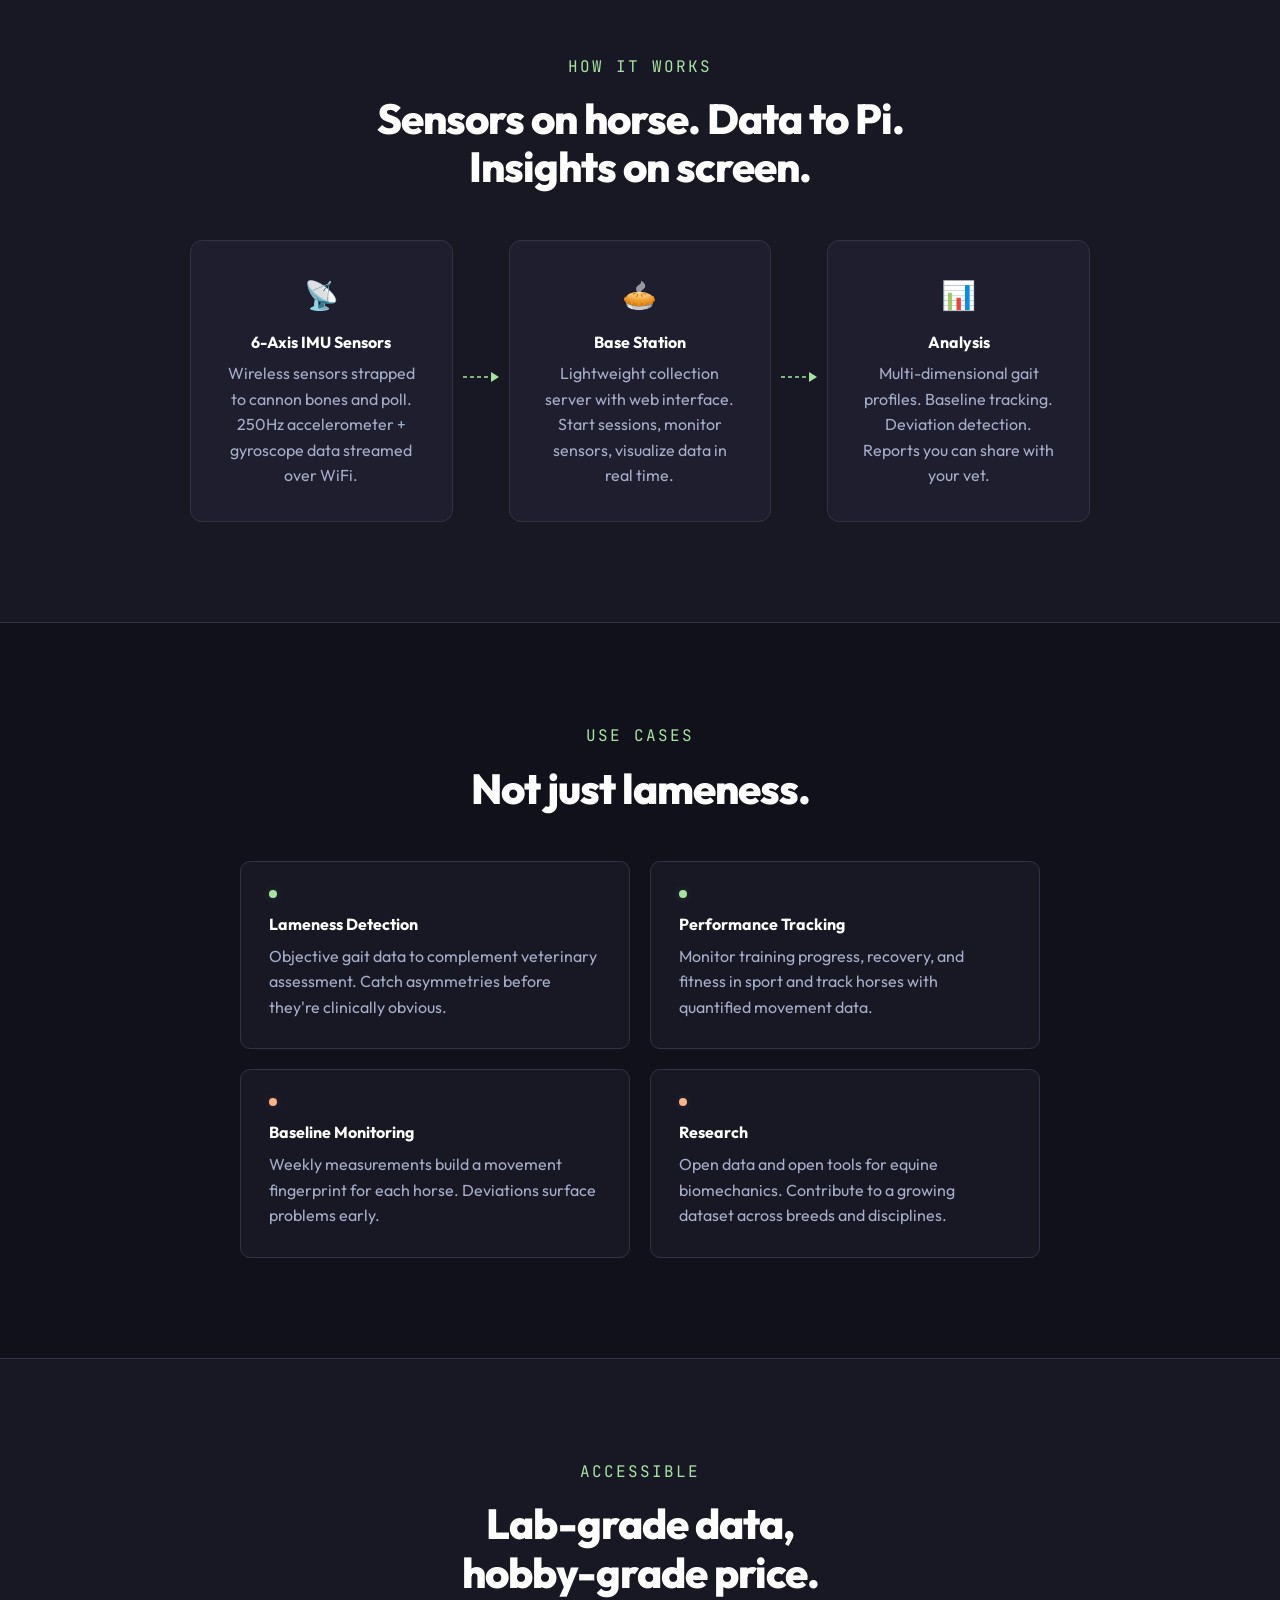
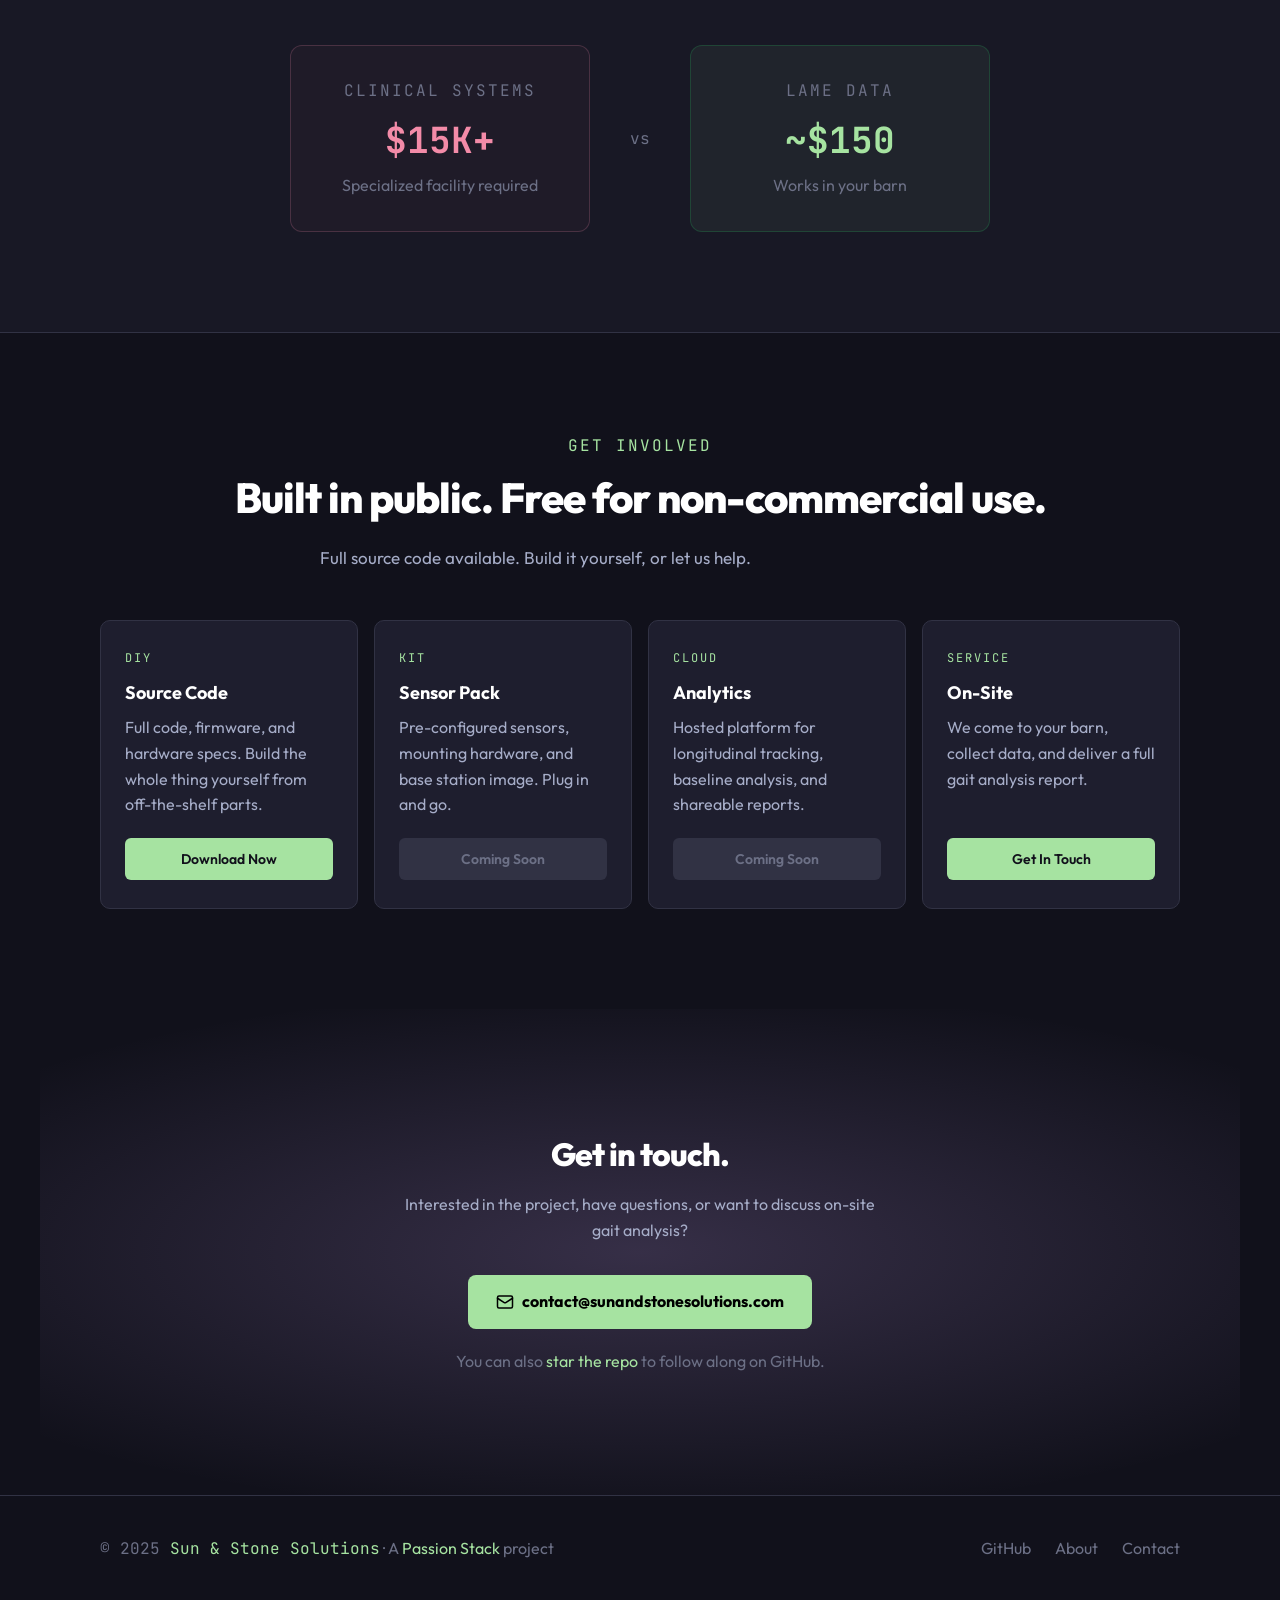
==== commit deefa03b: "Improve colors and some verbiage on website" ====
--- a/docs/index.html
+++ b/docs/index.html
@@ -591,7 +591,7 @@
   content: '';
   position: absolute;
   inset: 0;
-  background: radial-gradient(ellipse 50% 40% at 50% 50%, var(--green-glow), transparent);
+  background: radial-gradient(ellipse 70% 55% at 50% 50%, rgba(203, 166, 247, 0.2), transparent);
   pointer-events: none;
 }
 
@@ -801,7 +801,7 @@
 <div class="stats-bar-wrap">
 <div class="stats-bar">
   <div class="stat">
-    <div class="stat-value">194<span style="font-size:18px">Hz</span></div>
+    <div class="stat-value">250<span style="font-size:18px">Hz</span></div>
     <div class="stat-label">Sample rate per sensor</div>
   </div>
   <div class="stat">
@@ -813,8 +813,8 @@
     <div class="stat-label">Total hardware cost</div>
   </div>
   <div class="stat">
-    <div class="stat-value">95%</div>
-    <div class="stat-label">Packet efficiency</div>
+    <div class="stat-value">15<span style="font-size:18px">min</span></div>
+    <div class="stat-label">Time to first insight</div>
   </div>
 </div>
 </div>
@@ -837,7 +837,7 @@
     <div class="flow-card">
       <div class="flow-card-icon">📡</div>
       <div class="flow-card-title">6-Axis IMU Sensors</div>
-      <div class="flow-card-desc">Wireless sensors strapped to cannon bones and poll. 194Hz accelerometer + gyroscope data streamed over WiFi.</div>
+      <div class="flow-card-desc">Wireless sensors strapped to cannon bones and poll. 250Hz accelerometer + gyroscope data streamed over WiFi.</div>
     </div>
     <div class="flow-arrow">
       <svg viewBox="0 0 40 20"><line class="flow-arrow-line" x1="2" y1="10" x2="32" y2="10" /><polygon class="flow-arrow-head" points="30,5 38,10 30,15" /></svg>
